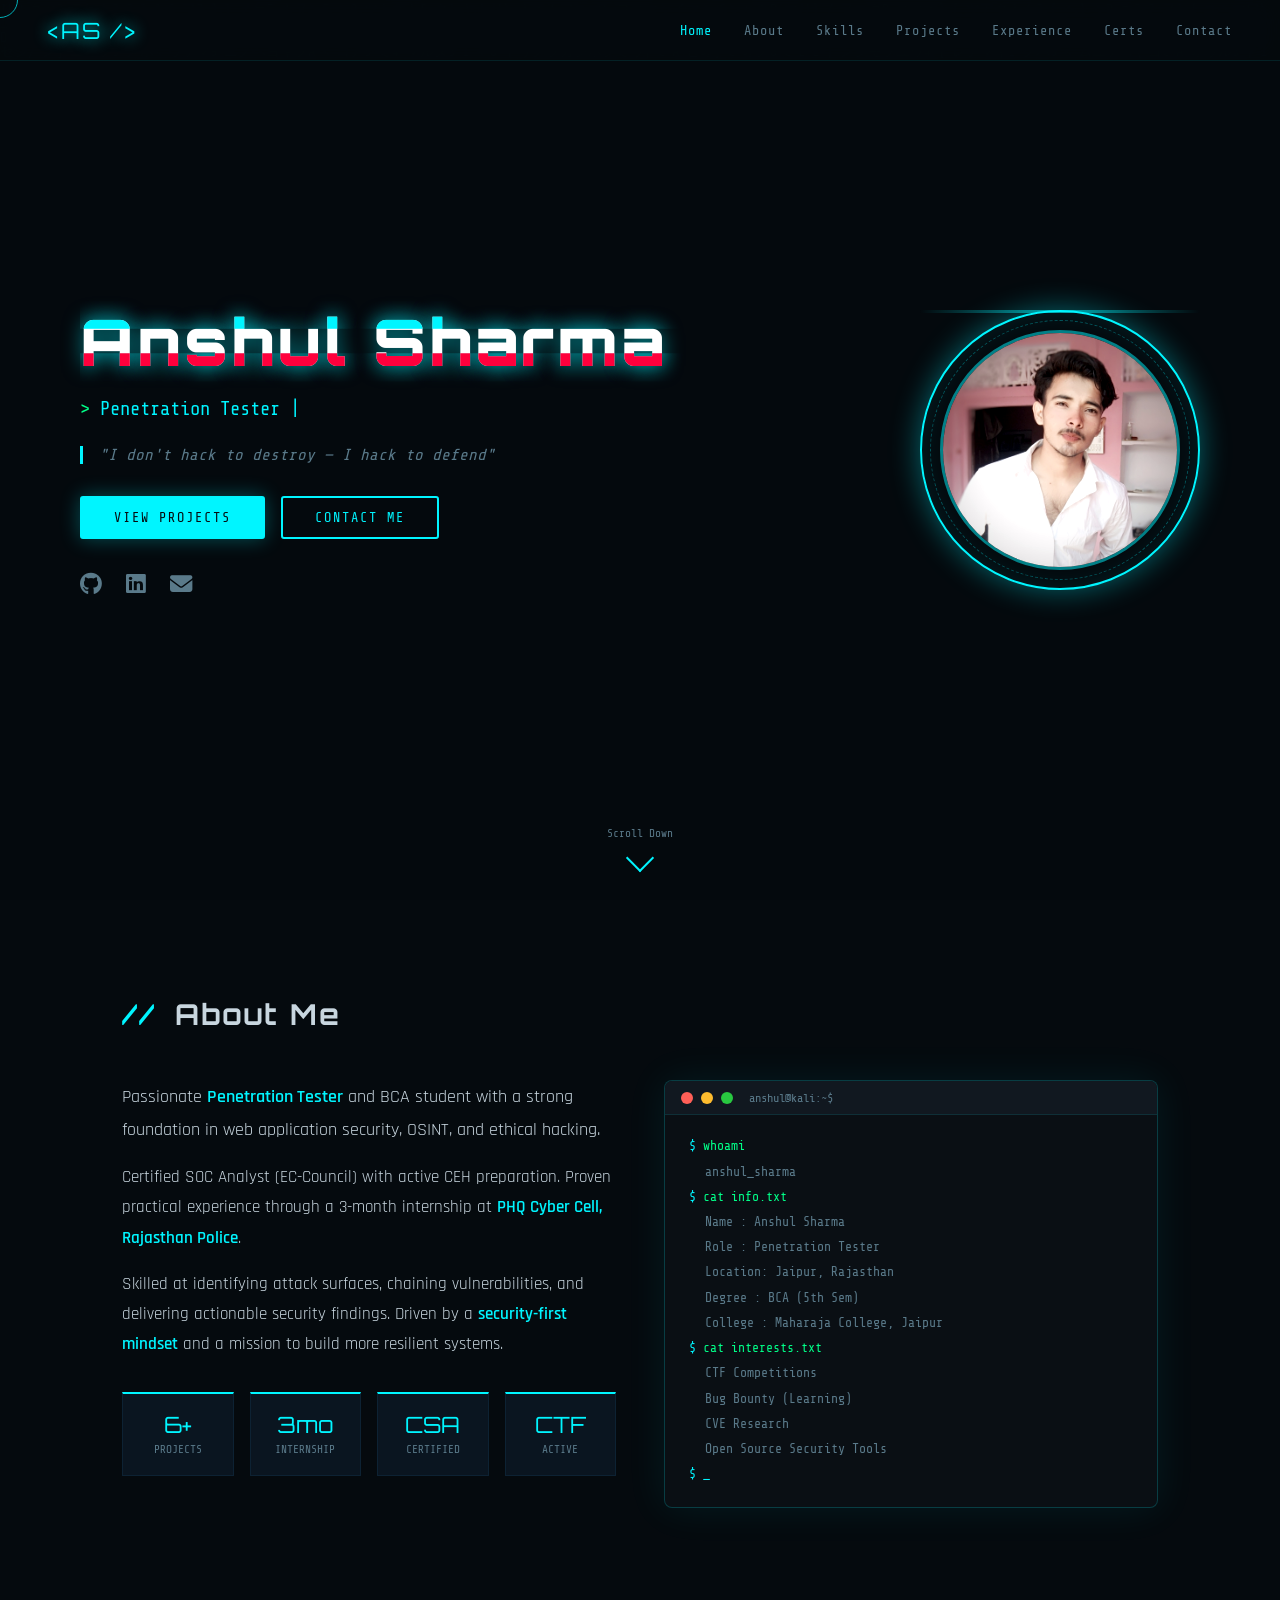
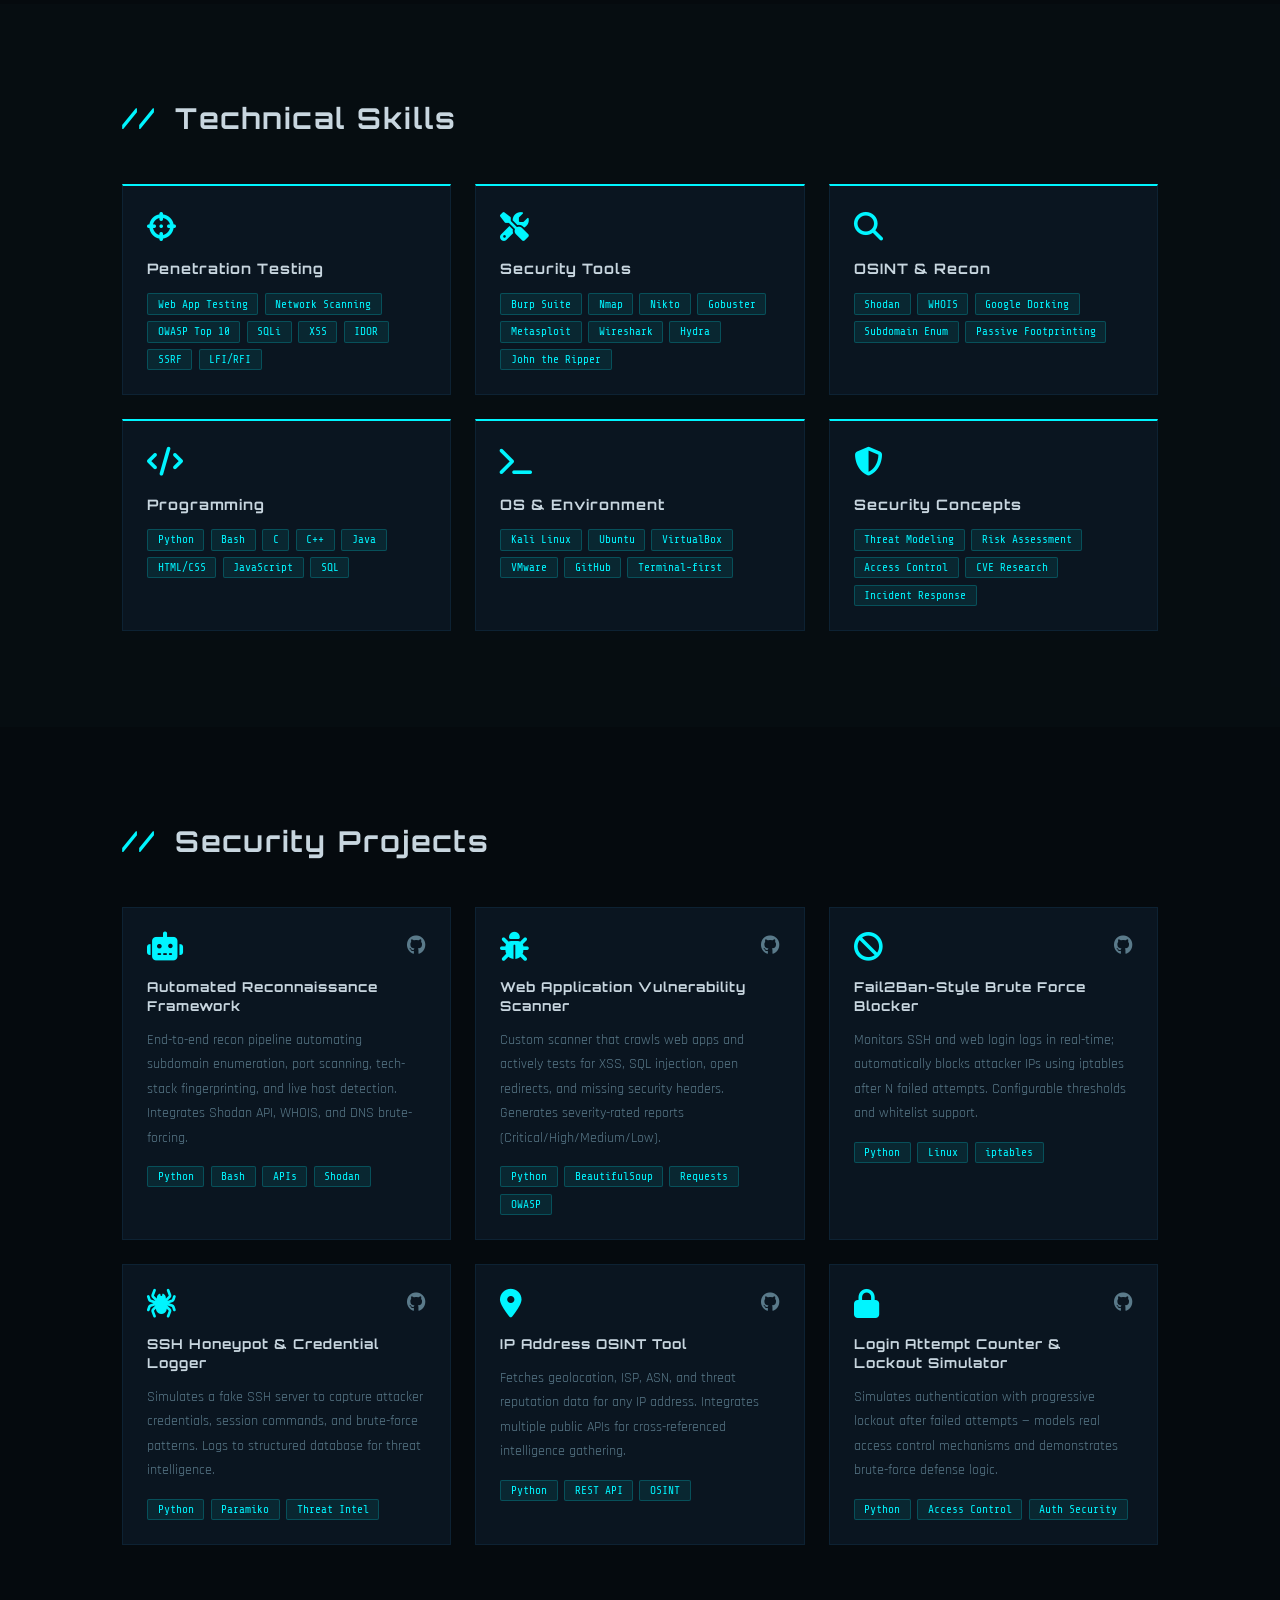
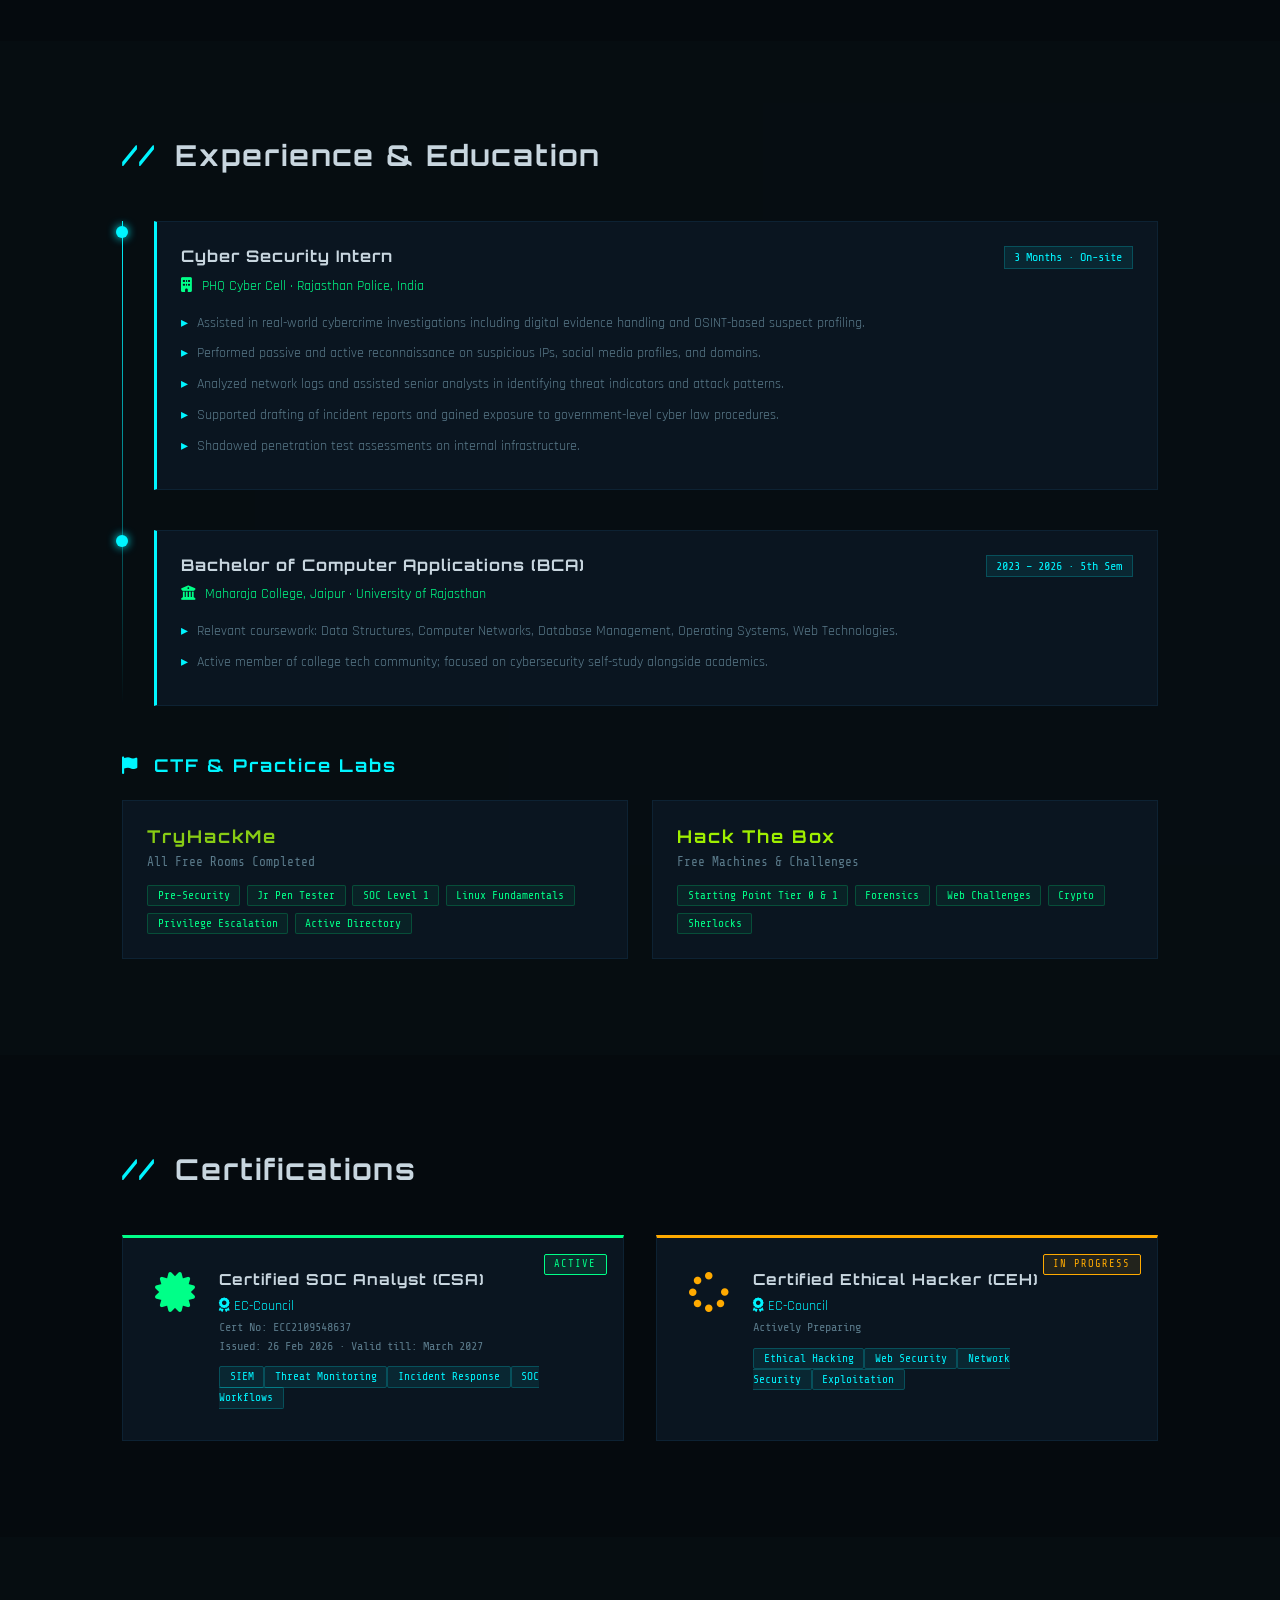
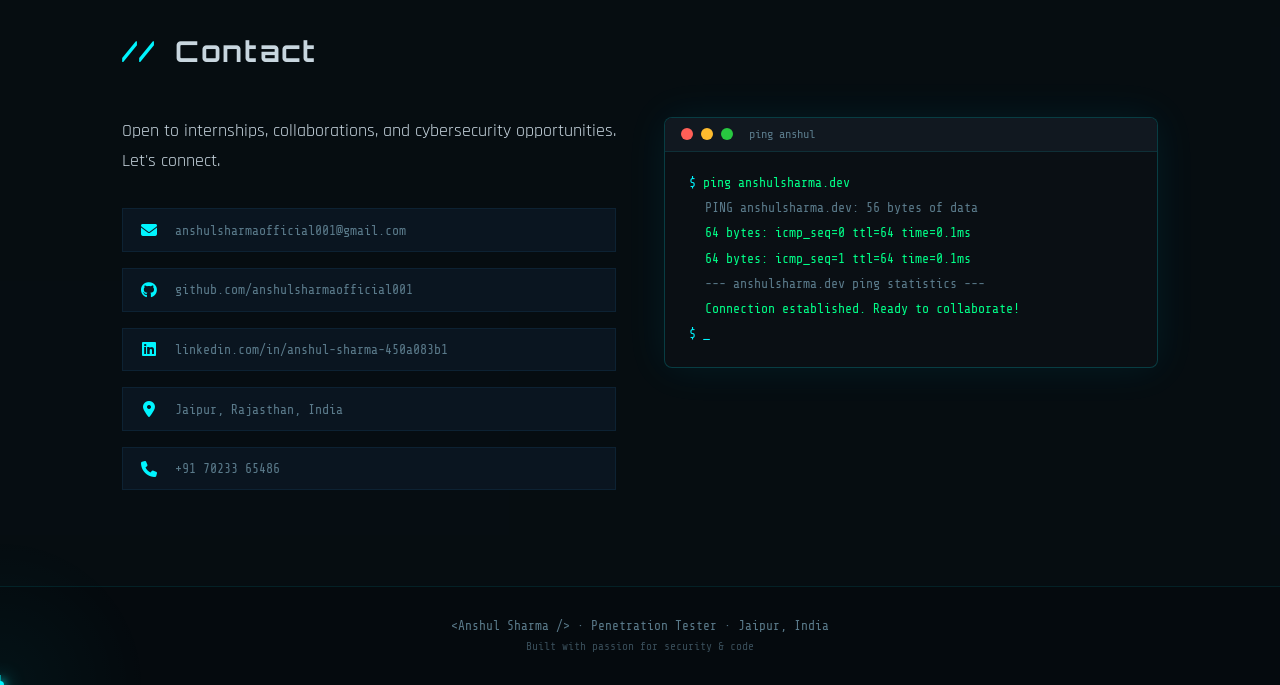
==== index.html @ 26a746e1 "Add files via upload" ====
<!DOCTYPE html>
<html lang="en">
<head>
  <meta charset="UTF-8" />
  <meta name="viewport" content="width=device-width, initial-scale=1.0"/>
  <title>Anshul Sharma | Penetration Tester</title>
  <link rel="stylesheet" href="style.css" />
  <link href="https://fonts.googleapis.com/css2?family=Share+Tech+Mono&family=Orbitron:wght@400;700;900&family=Rajdhani:wght@300;400;600;700&display=swap" rel="stylesheet"/>
  <link rel="stylesheet" href="https://cdnjs.cloudflare.com/ajax/libs/font-awesome/6.5.0/css/all.min.css"/>
</head>
<body>

  <!-- Matrix Canvas Background -->
  <canvas id="matrix"></canvas>

  <!-- Navbar -->
  <nav id="navbar">
    <div class="nav-logo">&lt;AS /&gt;</div>
    <ul class="nav-links">
      <li><a href="#home">Home</a></li>
      <li><a href="#about">About</a></li>
      <li><a href="#skills">Skills</a></li>
      <li><a href="#projects">Projects</a></li>
      <li><a href="#experience">Experience</a></li>
      <li><a href="#certifications">Certs</a></li>
      <li><a href="#contact">Contact</a></li>
    </ul>
    <div class="hamburger" id="hamburger">
      <span></span><span></span><span></span>
    </div>
  </nav>

  <!-- Hero Section -->
  <section id="home" class="hero">
    <div class="hero-content">
      <div class="glitch-wrapper">
        <h1 class="glitch" data-text="Anshul Sharma">Anshul Sharma</h1>
      </div>
      <div class="typewriter-wrapper">
        <span class="prefix">&gt; </span>
        <span id="typewriter"></span>
        <span class="cursor">|</span>
      </div>
      <p class="tagline">"I don't hack to destroy — I hack to defend"</p>
      <div class="hero-btns">
        <a href="#projects" class="btn btn-primary">View Projects</a>
        <a href="#contact" class="btn btn-outline">Contact Me</a>
      </div>
      <div class="hero-socials">
        <a href="https://github.com/anshulsharmaofficial001" target="_blank"><i class="fab fa-github"></i></a>
        <a href="https://www.linkedin.com/in/anshul-sharma-450a083b1/" target="_blank"><i class="fab fa-linkedin"></i></a>
        <a href="mailto:anshulsharmaofficial001@gmail.com"><i class="fas fa-envelope"></i></a>
      </div>
    </div>
    <div class="hero-img-wrapper">
      <div class="hex-border">
        <div class="hex-inner">
          <img src="photo.jpg" alt="Anshul Sharma" class="hero-photo" />
        </div>
      </div>
      <div class="scan-line"></div>
    </div>
    <div class="scroll-indicator">
      <span>Scroll Down</span>
      <div class="scroll-arrow"></div>
    </div>
  </section>

  <!-- About Section -->
  <section id="about" class="section">
    <div class="container">
      <h2 class="section-title"><span class="accent">//</span> About Me</h2>
      <div class="about-grid">
        <div class="about-text">
          <p class="about-intro">Passionate <span class="highlight">Penetration Tester</span> and BCA student with a strong foundation in web application security, OSINT, and ethical hacking.</p>
          <p>Certified SOC Analyst (EC-Council) with active CEH preparation. Proven practical experience through a 3-month internship at <span class="highlight">PHQ Cyber Cell, Rajasthan Police</span>.</p>
          <p>Skilled at identifying attack surfaces, chaining vulnerabilities, and delivering actionable security findings. Driven by a <span class="highlight">security-first mindset</span> and a mission to build more resilient systems.</p>
          <div class="about-stats">
            <div class="stat-box">
              <span class="stat-num">6+</span>
              <span class="stat-label">Projects</span>
            </div>
            <div class="stat-box">
              <span class="stat-num">3mo</span>
              <span class="stat-label">Internship</span>
            </div>
            <div class="stat-box">
              <span class="stat-num">CSA</span>
              <span class="stat-label">Certified</span>
            </div>
            <div class="stat-box">
              <span class="stat-num">CTF</span>
              <span class="stat-label">Active</span>
            </div>
          </div>
        </div>
        <div class="about-terminal">
          <div class="terminal-header">
            <span class="dot red"></span>
            <span class="dot yellow"></span>
            <span class="dot green"></span>
            <span class="terminal-title">anshul@kali:~$</span>
          </div>
          <div class="terminal-body">
            <p><span class="cmd">whoami</span></p>
            <p class="output">anshul_sharma</p>
            <p><span class="cmd">cat info.txt</span></p>
            <p class="output">Name    : Anshul Sharma</p>
            <p class="output">Role    : Penetration Tester</p>
            <p class="output">Location: Jaipur, Rajasthan</p>
            <p class="output">Degree  : BCA (5th Sem)</p>
            <p class="output">College : Maharaja College, Jaipur</p>
            <p><span class="cmd">cat interests.txt</span></p>
            <p class="output">CTF Competitions</p>
            <p class="output">Bug Bounty (Learning)</p>
            <p class="output">CVE Research</p>
            <p class="output">Open Source Security Tools</p>
            <p><span class="cmd blink">_</span></p>
          </div>
        </div>
      </div>
    </div>
  </section>

  <!-- Skills Section -->
  <section id="skills" class="section section-dark">
    <div class="container">
      <h2 class="section-title"><span class="accent">//</span> Technical Skills</h2>
      <div class="skills-grid">

        <div class="skill-card" data-aos="fade-up">
          <div class="skill-icon"><i class="fas fa-crosshairs"></i></div>
          <h3>Penetration Testing</h3>
          <div class="skill-tags">
            <span>Web App Testing</span><span>Network Scanning</span><span>OWASP Top 10</span>
            <span>SQLi</span><span>XSS</span><span>IDOR</span><span>SSRF</span><span>LFI/RFI</span>
          </div>
        </div>

        <div class="skill-card" data-aos="fade-up">
          <div class="skill-icon"><i class="fas fa-tools"></i></div>
          <h3>Security Tools</h3>
          <div class="skill-tags">
            <span>Burp Suite</span><span>Nmap</span><span>Nikto</span><span>Gobuster</span>
            <span>Metasploit</span><span>Wireshark</span><span>Hydra</span><span>John the Ripper</span>
          </div>
        </div>

        <div class="skill-card" data-aos="fade-up">
          <div class="skill-icon"><i class="fas fa-search"></i></div>
          <h3>OSINT & Recon</h3>
          <div class="skill-tags">
            <span>Shodan</span><span>WHOIS</span><span>Google Dorking</span>
            <span>Subdomain Enum</span><span>Passive Footprinting</span>
          </div>
        </div>

        <div class="skill-card" data-aos="fade-up">
          <div class="skill-icon"><i class="fas fa-code"></i></div>
          <h3>Programming</h3>
          <div class="skill-tags">
            <span>Python</span><span>Bash</span><span>C</span><span>C++</span>
            <span>Java</span><span>HTML/CSS</span><span>JavaScript</span><span>SQL</span>
          </div>
        </div>

        <div class="skill-card" data-aos="fade-up">
          <div class="skill-icon"><i class="fas fa-terminal"></i></div>
          <h3>OS & Environment</h3>
          <div class="skill-tags">
            <span>Kali Linux</span><span>Ubuntu</span><span>VirtualBox</span>
            <span>VMware</span><span>GitHub</span><span>Terminal-first</span>
          </div>
        </div>

        <div class="skill-card" data-aos="fade-up">
          <div class="skill-icon"><i class="fas fa-shield-alt"></i></div>
          <h3>Security Concepts</h3>
          <div class="skill-tags">
            <span>Threat Modeling</span><span>Risk Assessment</span>
            <span>Access Control</span><span>CVE Research</span><span>Incident Response</span>
          </div>
        </div>

      </div>
    </div>
  </section>

  <!-- Projects Section -->
  <section id="projects" class="section">
    <div class="container">
      <h2 class="section-title"><span class="accent">//</span> Security Projects</h2>
      <div class="projects-grid">

        <div class="project-card">
          <div class="project-header">
            <i class="fas fa-robot project-icon"></i>
            <div class="project-links">
              <a href="https://github.com/anshulsharmaofficial001" target="_blank"><i class="fab fa-github"></i></a>
            </div>
          </div>
          <h3>Automated Reconnaissance Framework</h3>
          <p>End-to-end recon pipeline automating subdomain enumeration, port scanning, tech-stack fingerprinting, and live host detection. Integrates Shodan API, WHOIS, and DNS brute-forcing.</p>
          <div class="project-tags">
            <span>Python</span><span>Bash</span><span>APIs</span><span>Shodan</span>
          </div>
        </div>

        <div class="project-card">
          <div class="project-header">
            <i class="fas fa-bug project-icon"></i>
            <div class="project-links">
              <a href="https://github.com/anshulsharmaofficial001" target="_blank"><i class="fab fa-github"></i></a>
            </div>
          </div>
          <h3>Web Application Vulnerability Scanner</h3>
          <p>Custom scanner that crawls web apps and actively tests for XSS, SQL injection, open redirects, and missing security headers. Generates severity-rated reports (Critical/High/Medium/Low).</p>
          <div class="project-tags">
            <span>Python</span><span>BeautifulSoup</span><span>Requests</span><span>OWASP</span>
          </div>
        </div>

        <div class="project-card">
          <div class="project-header">
            <i class="fas fa-ban project-icon"></i>
            <div class="project-links">
              <a href="https://github.com/anshulsharmaofficial001" target="_blank"><i class="fab fa-github"></i></a>
            </div>
          </div>
          <h3>Fail2Ban-Style Brute Force Blocker</h3>
          <p>Monitors SSH and web login logs in real-time; automatically blocks attacker IPs using iptables after N failed attempts. Configurable thresholds and whitelist support.</p>
          <div class="project-tags">
            <span>Python</span><span>Linux</span><span>iptables</span>
          </div>
        </div>

        <div class="project-card">
          <div class="project-header">
            <i class="fas fa-spider project-icon"></i>
            <div class="project-links">
              <a href="https://github.com/anshulsharmaofficial001" target="_blank"><i class="fab fa-github"></i></a>
            </div>
          </div>
          <h3>SSH Honeypot & Credential Logger</h3>
          <p>Simulates a fake SSH server to capture attacker credentials, session commands, and brute-force patterns. Logs to structured database for threat intelligence.</p>
          <div class="project-tags">
            <span>Python</span><span>Paramiko</span><span>Threat Intel</span>
          </div>
        </div>

        <div class="project-card">
          <div class="project-header">
            <i class="fas fa-map-marker-alt project-icon"></i>
            <div class="project-links">
              <a href="https://github.com/anshulsharmaofficial001/IP-Address-Info-Tool" target="_blank"><i class="fab fa-github"></i></a>
            </div>
          </div>
          <h3>IP Address OSINT Tool</h3>
          <p>Fetches geolocation, ISP, ASN, and threat reputation data for any IP address. Integrates multiple public APIs for cross-referenced intelligence gathering.</p>
          <div class="project-tags">
            <span>Python</span><span>REST API</span><span>OSINT</span>
          </div>
        </div>

        <div class="project-card">
          <div class="project-header">
            <i class="fas fa-lock project-icon"></i>
            <div class="project-links">
              <a href="https://github.com/anshulsharmaofficial001/Login-Attempt-Counter" target="_blank"><i class="fab fa-github"></i></a>
            </div>
          </div>
          <h3>Login Attempt Counter & Lockout Simulator</h3>
          <p>Simulates authentication with progressive lockout after failed attempts — models real access control mechanisms and demonstrates brute-force defense logic.</p>
          <div class="project-tags">
            <span>Python</span><span>Access Control</span><span>Auth Security</span>
          </div>
        </div>

      </div>
    </div>
  </section>

  <!-- Experience Section -->
  <section id="experience" class="section section-dark">
    <div class="container">
      <h2 class="section-title"><span class="accent">//</span> Experience & Education</h2>
      <div class="timeline">

        <div class="timeline-item">
          <div class="timeline-dot"></div>
          <div class="timeline-content">
            <div class="timeline-header">
              <h3>Cyber Security Intern</h3>
              <span class="timeline-date">3 Months · On-site</span>
            </div>
            <h4 class="timeline-company"><i class="fas fa-building"></i> PHQ Cyber Cell · Rajasthan Police, India</h4>
            <ul>
              <li>Assisted in real-world cybercrime investigations including digital evidence handling and OSINT-based suspect profiling.</li>
              <li>Performed passive and active reconnaissance on suspicious IPs, social media profiles, and domains.</li>
              <li>Analyzed network logs and assisted senior analysts in identifying threat indicators and attack patterns.</li>
              <li>Supported drafting of incident reports and gained exposure to government-level cyber law procedures.</li>
              <li>Shadowed penetration test assessments on internal infrastructure.</li>
            </ul>
          </div>
        </div>

        <div class="timeline-item">
          <div class="timeline-dot"></div>
          <div class="timeline-content">
            <div class="timeline-header">
              <h3>Bachelor of Computer Applications (BCA)</h3>
              <span class="timeline-date">2023 – 2026 · 5th Sem</span>
            </div>
            <h4 class="timeline-company"><i class="fas fa-university"></i> Maharaja College, Jaipur · University of Rajasthan</h4>
            <ul>
              <li>Relevant coursework: Data Structures, Computer Networks, Database Management, Operating Systems, Web Technologies.</li>
              <li>Active member of college tech community; focused on cybersecurity self-study alongside academics.</li>
            </ul>
          </div>
        </div>

      </div>

      <!-- CTF Section -->
      <div class="ctf-section">
        <h3 class="ctf-title"><i class="fas fa-flag"></i> CTF & Practice Labs</h3>
        <div class="ctf-grid">
          <div class="ctf-card">
            <div class="ctf-logo thm">TryHackMe</div>
            <p>All Free Rooms Completed</p>
            <div class="ctf-tags">
              <span>Pre-Security</span><span>Jr Pen Tester</span><span>SOC Level 1</span>
              <span>Linux Fundamentals</span><span>Privilege Escalation</span><span>Active Directory</span>
            </div>
          </div>
          <div class="ctf-card">
            <div class="ctf-logo htb">Hack The Box</div>
            <p>Free Machines & Challenges</p>
            <div class="ctf-tags">
              <span>Starting Point Tier 0 & 1</span><span>Forensics</span>
              <span>Web Challenges</span><span>Crypto</span><span>Sherlocks</span>
            </div>
          </div>
        </div>
      </div>
    </div>
  </section>

  <!-- Certifications Section -->
  <section id="certifications" class="section">
    <div class="container">
      <h2 class="section-title"><span class="accent">//</span> Certifications</h2>
      <div class="cert-grid">

        <div class="cert-card active-cert">
          <div class="cert-badge">
            <i class="fas fa-certificate"></i>
          </div>
          <div class="cert-info">
            <h3>Certified SOC Analyst (CSA)</h3>
            <p class="cert-issuer"><i class="fas fa-award"></i> EC-Council</p>
            <p class="cert-num">Cert No: ECC2109548637</p>
            <p class="cert-date">Issued: 26 Feb 2026 · Valid till: March 2027</p>
            <div class="cert-topics">
              <span>SIEM</span><span>Threat Monitoring</span><span>Incident Response</span><span>SOC Workflows</span>
            </div>
          </div>
          <div class="cert-status active">ACTIVE</div>
        </div>

        <div class="cert-card progress-cert">
          <div class="cert-badge">
            <i class="fas fa-spinner fa-spin"></i>
          </div>
          <div class="cert-info">
            <h3>Certified Ethical Hacker (CEH)</h3>
            <p class="cert-issuer"><i class="fas fa-award"></i> EC-Council</p>
            <p class="cert-date">Actively Preparing</p>
            <div class="cert-topics">
              <span>Ethical Hacking</span><span>Web Security</span><span>Network Security</span><span>Exploitation</span>
            </div>
          </div>
          <div class="cert-status in-progress">IN PROGRESS</div>
        </div>

      </div>
    </div>
  </section>

  <!-- Contact Section -->
  <section id="contact" class="section section-dark">
    <div class="container">
      <h2 class="section-title"><span class="accent">//</span> Contact</h2>
      <div class="contact-wrapper">
        <div class="contact-info">
          <p class="contact-intro">Open to internships, collaborations, and cybersecurity opportunities. Let's connect.</p>
          <div class="contact-items">
            <a href="mailto:anshulsharmaofficial001@gmail.com" class="contact-item">
              <i class="fas fa-envelope"></i>
              <span>anshulsharmaofficial001@gmail.com</span>
            </a>
            <a href="https://github.com/anshulsharmaofficial001" target="_blank" class="contact-item">
              <i class="fab fa-github"></i>
              <span>github.com/anshulsharmaofficial001</span>
            </a>
            <a href="https://www.linkedin.com/in/anshul-sharma-450a083b1/" target="_blank" class="contact-item">
              <i class="fab fa-linkedin"></i>
              <span>linkedin.com/in/anshul-sharma-450a083b1</span>
            </a>
            <div class="contact-item">
              <i class="fas fa-map-marker-alt"></i>
              <span>Jaipur, Rajasthan, India</span>
            </div>
            <div class="contact-item">
              <i class="fas fa-phone"></i>
              <span>+91 70233 65486</span>
            </div>
          </div>
        </div>
        <div class="contact-terminal">
          <div class="terminal-header">
            <span class="dot red"></span><span class="dot yellow"></span><span class="dot green"></span>
            <span class="terminal-title">ping anshul</span>
          </div>
          <div class="terminal-body">
            <p><span class="cmd">ping anshulsharma.dev</span></p>
            <p class="output">PING anshulsharma.dev: 56 bytes of data</p>
            <p class="output success">64 bytes: icmp_seq=0 ttl=64 time=0.1ms</p>
            <p class="output success">64 bytes: icmp_seq=1 ttl=64 time=0.1ms</p>
            <p class="output">--- anshulsharma.dev ping statistics ---</p>
            <p class="output success">Connection established. Ready to collaborate!</p>
            <p><span class="cmd blink">_</span></p>
          </div>
        </div>
      </div>
    </div>
  </section>

  <!-- Footer -->
  <footer>
    <p>&lt;Anshul Sharma /&gt; · Penetration Tester · Jaipur, India</p>
    <p class="footer-sub">Built with passion for security &amp; code</p>
  </footer>

  <script src="script.js"></script>
</body>
</html>
---- style.css ----
/* ===== ROOT VARIABLES ===== */
:root {
  --bg: #050a0e;
  --bg2: #080f14;
  --cyan: #00f5ff;
  --green: #00ff88;
  --red: #ff003c;
  --text: #c8d6df;
  --text-dim: #5a7a8a;
  --card-bg: #0a1520;
  --card-border: #0d2233;
  --font-mono: 'Share Tech Mono', monospace;
  --font-title: 'Orbitron', sans-serif;
  --font-body: 'Rajdhani', sans-serif;
}

/* ===== RESET ===== */
*, *::before, *::after { margin: 0; padding: 0; box-sizing: border-box; }
html { scroll-behavior: smooth; }
body {
  background: var(--bg);
  color: var(--text);
  font-family: var(--font-body);
  font-size: 16px;
  overflow-x: hidden;
}
a { text-decoration: none; color: inherit; }
ul { list-style: none; }

/* ===== MATRIX CANVAS ===== */
#matrix {
  position: fixed;
  top: 0; left: 0;
  width: 100%; height: 100%;
  z-index: 0;
  opacity: 0.07;
  pointer-events: none;
}

/* ===== NAVBAR ===== */
#navbar {
  position: fixed;
  top: 0; left: 0; right: 0;
  z-index: 1000;
  display: flex;
  align-items: center;
  justify-content: space-between;
  padding: 1rem 3rem;
  background: rgba(5, 10, 14, 0.85);
  backdrop-filter: blur(12px);
  border-bottom: 1px solid rgba(0, 245, 255, 0.1);
  transition: all 0.3s;
}
#navbar.scrolled {
  padding: 0.6rem 3rem;
  border-bottom-color: rgba(0, 245, 255, 0.25);
}
.nav-logo {
  font-family: var(--font-title);
  font-size: 1.4rem;
  color: var(--cyan);
  letter-spacing: 2px;
  text-shadow: 0 0 15px var(--cyan);
}
.nav-links {
  display: flex;
  gap: 2rem;
}
.nav-links a {
  font-family: var(--font-mono);
  font-size: 0.85rem;
  color: var(--text-dim);
  letter-spacing: 1px;
  transition: color 0.3s;
  position: relative;
}
.nav-links a::after {
  content: '';
  position: absolute;
  bottom: -4px; left: 0;
  width: 0; height: 1px;
  background: var(--cyan);
  transition: width 0.3s;
}
.nav-links a:hover { color: var(--cyan); }
.nav-links a:hover::after { width: 100%; }
.hamburger { display: none; flex-direction: column; gap: 5px; cursor: pointer; }
.hamburger span { width: 25px; height: 2px; background: var(--cyan); transition: all 0.3s; }

/* ===== SECTIONS ===== */
.section { position: relative; z-index: 1; padding: 6rem 0; }
.section-dark { background: rgba(8, 15, 20, 0.6); }
.container { max-width: 1100px; margin: 0 auto; padding: 0 2rem; }
.section-title {
  font-family: var(--font-title);
  font-size: 1.8rem;
  color: var(--text);
  margin-bottom: 3rem;
  letter-spacing: 2px;
}
.section-title .accent { color: var(--cyan); margin-right: 0.5rem; }

/* ===== HERO ===== */
.hero {
  position: relative;
  z-index: 1;
  min-height: 100vh;
  display: flex;
  align-items: center;
  justify-content: space-between;
  padding: 0 5rem;
  gap: 3rem;
}
.hero-content { flex: 1; }

/* Glitch Effect */
.glitch-wrapper { margin-bottom: 1rem; }
.glitch {
  font-family: var(--font-title);
  font-size: clamp(2.5rem, 5vw, 4rem);
  font-weight: 900;
  color: #fff;
  position: relative;
  text-shadow: 0 0 20px rgba(0,245,255,0.5);
  letter-spacing: 3px;
}
.glitch::before, .glitch::after {
  content: attr(data-text);
  position: absolute;
  top: 0; left: 0;
  width: 100%; height: 100%;
}
.glitch::before {
  color: var(--cyan);
  animation: glitch1 3s infinite;
  clip-path: polygon(0 0, 100% 0, 100% 35%, 0 35%);
}
.glitch::after {
  color: var(--red);
  animation: glitch2 3s infinite;
  clip-path: polygon(0 65%, 100% 65%, 100% 100%, 0 100%);
}
@keyframes glitch1 {
  0%, 90%, 100% { transform: translate(0); opacity: 0; }
  92% { transform: translate(-3px, 1px); opacity: 0.8; }
  94% { transform: translate(3px, -1px); opacity: 0.8; }
  96% { transform: translate(-2px, 2px); opacity: 0.8; }
}
@keyframes glitch2 {
  0%, 90%, 100% { transform: translate(0); opacity: 0; }
  93% { transform: translate(3px, -1px); opacity: 0.8; }
  95% { transform: translate(-3px, 1px); opacity: 0.8; }
  97% { transform: translate(2px, -2px); opacity: 0.8; }
}

/* Typewriter */
.typewriter-wrapper {
  font-family: var(--font-mono);
  font-size: 1.2rem;
  color: var(--cyan);
  margin-bottom: 1rem;
  min-height: 2rem;
}
.prefix { color: var(--green); }
.cursor {
  animation: blink 1s infinite;
  color: var(--cyan);
}
@keyframes blink { 0%, 100% { opacity: 1; } 50% { opacity: 0; } }

.tagline {
  font-family: var(--font-mono);
  font-size: 1rem;
  color: var(--text-dim);
  margin-bottom: 2rem;
  border-left: 3px solid var(--cyan);
  padding-left: 1rem;
  font-style: italic;
}

/* Hero Buttons */
.hero-btns { display: flex; gap: 1rem; margin-bottom: 2rem; flex-wrap: wrap; }
.btn {
  font-family: var(--font-mono);
  font-size: 0.85rem;
  padding: 0.75rem 2rem;
  border-radius: 3px;
  letter-spacing: 2px;
  transition: all 0.3s;
  cursor: pointer;
  text-transform: uppercase;
}
.btn-primary {
  background: var(--cyan);
  color: var(--bg);
  border: 2px solid var(--cyan);
  box-shadow: 0 0 20px rgba(0,245,255,0.3);
}
.btn-primary:hover {
  background: transparent;
  color: var(--cyan);
  box-shadow: 0 0 30px rgba(0,245,255,0.6);
}
.btn-outline {
  background: transparent;
  color: var(--cyan);
  border: 2px solid var(--cyan);
}
.btn-outline:hover {
  background: var(--cyan);
  color: var(--bg);
  box-shadow: 0 0 20px rgba(0,245,255,0.4);
}

/* Hero Socials */
.hero-socials { display: flex; gap: 1.5rem; }
.hero-socials a {
  font-size: 1.4rem;
  color: var(--text-dim);
  transition: all 0.3s;
}
.hero-socials a:hover {
  color: var(--cyan);
  text-shadow: 0 0 15px var(--cyan);
  transform: translateY(-3px);
}

/* Hero Image */
.hero-img-wrapper {
  position: relative;
  flex-shrink: 0;
}
.hex-border {
  width: 280px;
  height: 280px;
  position: relative;
  display: flex;
  align-items: center;
  justify-content: center;
}
.hex-border::before {
  content: '';
  position: absolute;
  inset: 0;
  border-radius: 50%;
  border: 2px solid var(--cyan);
  box-shadow: 0 0 30px rgba(0,245,255,0.4), inset 0 0 30px rgba(0,245,255,0.1);
  animation: rotate-border 8s linear infinite;
}
.hex-border::after {
  content: '';
  position: absolute;
  inset: 10px;
  border-radius: 50%;
  border: 1px dashed rgba(0,245,255,0.3);
  animation: rotate-border 12s linear infinite reverse;
}
@keyframes rotate-border {
  from { transform: rotate(0deg); }
  to { transform: rotate(360deg); }
}
.hex-inner {
  width: 240px;
  height: 240px;
  border-radius: 50%;
  overflow: hidden;
  border: 3px solid rgba(0,245,255,0.5);
  position: relative;
  z-index: 1;
}
.hero-photo {
  width: 100%;
  height: 100%;
  object-fit: cover;
  object-position: top center;
  filter: grayscale(20%) contrast(1.1);
  transition: filter 0.3s;
}
.hero-photo:hover { filter: grayscale(0%) contrast(1.2); }
.scan-line {
  position: absolute;
  top: 0; left: 0;
  width: 100%; height: 3px;
  background: linear-gradient(90deg, transparent, var(--cyan), transparent);
  animation: scan 3s linear infinite;
  opacity: 0.6;
}
@keyframes scan {
  0% { top: 0; }
  100% { top: 100%; }
}

/* Scroll Indicator */
.scroll-indicator {
  position: absolute;
  bottom: 2rem;
  left: 50%;
  transform: translateX(-50%);
  display: flex;
  flex-direction: column;
  align-items: center;
  gap: 0.5rem;
  font-family: var(--font-mono);
  font-size: 0.7rem;
  color: var(--text-dim);
  animation: float 2s ease-in-out infinite;
}
.scroll-arrow {
  width: 20px; height: 20px;
  border-right: 2px solid var(--cyan);
  border-bottom: 2px solid var(--cyan);
  transform: rotate(45deg);
}
@keyframes float {
  0%, 100% { transform: translateX(-50%) translateY(0); }
  50% { transform: translateX(-50%) translateY(8px); }
}

/* ===== ABOUT ===== */
.about-grid {
  display: grid;
  grid-template-columns: 1fr 1fr;
  gap: 3rem;
  align-items: start;
}
.about-text p {
  margin-bottom: 1rem;
  line-height: 1.8;
  color: var(--text);
  font-size: 1.05rem;
}
.about-intro { font-size: 1.15rem !important; }
.highlight { color: var(--cyan); font-weight: 600; }
.about-stats {
  display: grid;
  grid-template-columns: repeat(4, 1fr);
  gap: 1rem;
  margin-top: 2rem;
}
.stat-box {
  background: var(--card-bg);
  border: 1px solid var(--card-border);
  border-top: 2px solid var(--cyan);
  padding: 1rem;
  text-align: center;
  transition: all 0.3s;
}
.stat-box:hover {
  border-top-color: var(--green);
  box-shadow: 0 0 20px rgba(0,245,255,0.1);
  transform: translateY(-3px);
}
.stat-num {
  display: block;
  font-family: var(--font-title);
  font-size: 1.4rem;
  color: var(--cyan);
}
.stat-label {
  font-family: var(--font-mono);
  font-size: 0.7rem;
  color: var(--text-dim);
  text-transform: uppercase;
}

/* Terminal */
.about-terminal, .contact-terminal {
  background: #0a0f14;
  border: 1px solid rgba(0,245,255,0.2);
  border-radius: 8px;
  overflow: hidden;
  box-shadow: 0 0 40px rgba(0,245,255,0.08);
}
.terminal-header {
  background: #111820;
  padding: 0.6rem 1rem;
  display: flex;
  align-items: center;
  gap: 0.5rem;
  border-bottom: 1px solid rgba(0,245,255,0.1);
}
.dot { width: 12px; height: 12px; border-radius: 50%; }
.dot.red { background: #ff5f57; }
.dot.yellow { background: #febc2e; }
.dot.green { background: #28c840; }
.terminal-title {
  font-family: var(--font-mono);
  font-size: 0.75rem;
  color: var(--text-dim);
  margin-left: 0.5rem;
}
.terminal-body {
  padding: 1.2rem 1.5rem;
  font-family: var(--font-mono);
  font-size: 0.82rem;
  line-height: 1.8;
}
.terminal-body p { margin-bottom: 0.1rem; }
.cmd { color: var(--green); }
.cmd::before { content: '$ '; color: var(--cyan); }
.output { color: var(--text-dim); padding-left: 1rem; }
.output.success { color: var(--green); }
.blink { animation: blink 1s infinite; color: var(--cyan); }

/* ===== SKILLS ===== */
.skills-grid {
  display: grid;
  grid-template-columns: repeat(3, 1fr);
  gap: 1.5rem;
}
.skill-card {
  background: var(--card-bg);
  border: 1px solid var(--card-border);
  border-top: 2px solid var(--cyan);
  padding: 1.5rem;
  transition: all 0.3s;
  position: relative;
  overflow: hidden;
}
.skill-card::before {
  content: '';
  position: absolute;
  top: 0; left: -100%;
  width: 100%; height: 100%;
  background: linear-gradient(90deg, transparent, rgba(0,245,255,0.03), transparent);
  transition: left 0.5s;
}
.skill-card:hover::before { left: 100%; }
.skill-card:hover {
  border-top-color: var(--green);
  box-shadow: 0 0 25px rgba(0,245,255,0.1);
  transform: translateY(-4px);
}
.skill-icon {
  font-size: 1.8rem;
  color: var(--cyan);
  margin-bottom: 0.8rem;
}
.skill-card h3 {
  font-family: var(--font-title);
  font-size: 0.9rem;
  color: var(--text);
  margin-bottom: 1rem;
  letter-spacing: 1px;
}
.skill-tags { display: flex; flex-wrap: wrap; gap: 0.4rem; }
.skill-tags span, .project-tags span, .cert-topics span, .ctf-tags span {
  font-family: var(--font-mono);
  font-size: 0.7rem;
  padding: 0.2rem 0.6rem;
  background: rgba(0,245,255,0.08);
  border: 1px solid rgba(0,245,255,0.2);
  color: var(--cyan);
  border-radius: 2px;
}

/* ===== PROJECTS ===== */
.projects-grid {
  display: grid;
  grid-template-columns: repeat(3, 1fr);
  gap: 1.5rem;
}
.project-card {
  background: var(--card-bg);
  border: 1px solid var(--card-border);
  padding: 1.5rem;
  transition: all 0.3s;
  position: relative;
  overflow: hidden;
}
.project-card::after {
  content: '';
  position: absolute;
  bottom: 0; left: 0;
  width: 0; height: 2px;
  background: linear-gradient(90deg, var(--cyan), var(--green));
  transition: width 0.4s;
}
.project-card:hover::after { width: 100%; }
.project-card:hover {
  box-shadow: 0 0 30px rgba(0,245,255,0.1);
  transform: translateY(-5px);
  border-color: rgba(0,245,255,0.2);
}
.project-header {
  display: flex;
  justify-content: space-between;
  align-items: center;
  margin-bottom: 1rem;
}
.project-icon { font-size: 1.8rem; color: var(--cyan); }
.project-links a {
  color: var(--text-dim);
  font-size: 1.2rem;
  transition: color 0.3s;
}
.project-links a:hover { color: var(--cyan); }
.project-card h3 {
  font-family: var(--font-title);
  font-size: 0.85rem;
  color: var(--text);
  margin-bottom: 0.8rem;
  letter-spacing: 1px;
  line-height: 1.4;
}
.project-card p {
  font-size: 0.9rem;
  color: var(--text-dim);
  line-height: 1.7;
  margin-bottom: 1rem;
}
.project-tags { display: flex; flex-wrap: wrap; gap: 0.4rem; }

/* ===== TIMELINE ===== */
.timeline { position: relative; padding-left: 2rem; margin-bottom: 3rem; }
.timeline::before {
  content: '';
  position: absolute;
  left: 0; top: 0; bottom: 0;
  width: 1px;
  background: linear-gradient(to bottom, var(--cyan), transparent);
}
.timeline-item { position: relative; margin-bottom: 2.5rem; }
.timeline-dot {
  position: absolute;
  left: -2.4rem;
  top: 0.3rem;
  width: 12px; height: 12px;
  border-radius: 50%;
  background: var(--cyan);
  box-shadow: 0 0 10px var(--cyan);
}
.timeline-content {
  background: var(--card-bg);
  border: 1px solid var(--card-border);
  border-left: 3px solid var(--cyan);
  padding: 1.5rem;
}
.timeline-header {
  display: flex;
  justify-content: space-between;
  align-items: flex-start;
  margin-bottom: 0.5rem;
  flex-wrap: wrap;
  gap: 0.5rem;
}
.timeline-content h3 {
  font-family: var(--font-title);
  font-size: 1rem;
  color: var(--text);
  letter-spacing: 1px;
}
.timeline-date {
  font-family: var(--font-mono);
  font-size: 0.75rem;
  color: var(--cyan);
  background: rgba(0,245,255,0.08);
  padding: 0.2rem 0.6rem;
  border: 1px solid rgba(0,245,255,0.2);
}
.timeline-company {
  font-size: 0.9rem;
  color: var(--green);
  margin-bottom: 1rem;
  font-weight: 400;
}
.timeline-company i { margin-right: 0.4rem; }
.timeline-content ul { padding-left: 1rem; }
.timeline-content li {
  font-size: 0.9rem;
  color: var(--text-dim);
  line-height: 1.7;
  margin-bottom: 0.4rem;
  position: relative;
}
.timeline-content li::before {
  content: '▸';
  color: var(--cyan);
  position: absolute;
  left: -1rem;
}

/* CTF Section */
.ctf-title {
  font-family: var(--font-title);
  font-size: 1.1rem;
  color: var(--cyan);
  margin-bottom: 1.5rem;
  letter-spacing: 2px;
}
.ctf-title i { margin-right: 0.5rem; }
.ctf-grid { display: grid; grid-template-columns: 1fr 1fr; gap: 1.5rem; }
.ctf-card {
  background: var(--card-bg);
  border: 1px solid var(--card-border);
  padding: 1.5rem;
  transition: all 0.3s;
}
.ctf-card:hover {
  border-color: rgba(0,245,255,0.3);
  box-shadow: 0 0 20px rgba(0,245,255,0.08);
}
.ctf-logo {
  font-family: var(--font-title);
  font-size: 1.1rem;
  font-weight: 700;
  margin-bottom: 0.5rem;
  letter-spacing: 2px;
}
.ctf-logo.thm { color: #88cc14; }
.ctf-logo.htb { color: #9fef00; }
.ctf-card p {
  font-family: var(--font-mono);
  font-size: 0.8rem;
  color: var(--text-dim);
  margin-bottom: 1rem;
}
.ctf-tags { display: flex; flex-wrap: wrap; gap: 0.4rem; }
.ctf-tags span {
  background: rgba(0,255,136,0.06);
  border-color: rgba(0,255,136,0.2);
  color: var(--green);
}

/* ===== CERTIFICATIONS ===== */
.cert-grid { display: grid; grid-template-columns: 1fr 1fr; gap: 2rem; }
.cert-card {
  background: var(--card-bg);
  border: 1px solid var(--card-border);
  padding: 2rem;
  display: flex;
  gap: 1.5rem;
  align-items: flex-start;
  position: relative;
  transition: all 0.3s;
}
.cert-card:hover {
  box-shadow: 0 0 30px rgba(0,245,255,0.1);
  transform: translateY(-3px);
}
.active-cert { border-top: 3px solid var(--green); }
.progress-cert { border-top: 3px solid #ffaa00; }
.cert-badge {
  font-size: 2.5rem;
  flex-shrink: 0;
}
.active-cert .cert-badge { color: var(--green); }
.progress-cert .cert-badge { color: #ffaa00; }
.cert-info h3 {
  font-family: var(--font-title);
  font-size: 0.95rem;
  color: var(--text);
  margin-bottom: 0.5rem;
  letter-spacing: 1px;
}
.cert-issuer {
  font-size: 0.9rem;
  color: var(--cyan);
  margin-bottom: 0.3rem;
}
.cert-num {
  font-family: var(--font-mono);
  font-size: 0.75rem;
  color: var(--text-dim);
  margin-bottom: 0.3rem;
}
.cert-date {
  font-family: var(--font-mono);
  font-size: 0.75rem;
  color: var(--text-dim);
  margin-bottom: 0.8rem;
}
.cert-status {
  position: absolute;
  top: 1rem; right: 1rem;
  font-family: var(--font-mono);
  font-size: 0.65rem;
  padding: 0.2rem 0.6rem;
  border-radius: 2px;
  letter-spacing: 1px;
}
.cert-status.active {
  background: rgba(0,255,136,0.1);
  border: 1px solid var(--green);
  color: var(--green);
}
.cert-status.in-progress {
  background: rgba(255,170,0,0.1);
  border: 1px solid #ffaa00;
  color: #ffaa00;
}

/* ===== CONTACT ===== */
.contact-wrapper {
  display: grid;
  grid-template-columns: 1fr 1fr;
  gap: 3rem;
  align-items: start;
}
.contact-intro {
  font-size: 1.1rem;
  color: var(--text);
  margin-bottom: 2rem;
  line-height: 1.7;
}
.contact-items { display: flex; flex-direction: column; gap: 1rem; }
.contact-item {
  display: flex;
  align-items: center;
  gap: 1rem;
  padding: 0.8rem 1rem;
  background: var(--card-bg);
  border: 1px solid var(--card-border);
  transition: all 0.3s;
  font-family: var(--font-mono);
  font-size: 0.82rem;
  color: var(--text-dim);
  word-break: break-all;
}
.contact-item:hover {
  border-color: rgba(0,245,255,0.3);
  color: var(--cyan);
  box-shadow: 0 0 15px rgba(0,245,255,0.08);
}
.contact-item i {
  color: var(--cyan);
  font-size: 1rem;
  flex-shrink: 0;
  width: 20px;
  text-align: center;
}

/* ===== FOOTER ===== */
footer {
  position: relative;
  z-index: 1;
  text-align: center;
  padding: 2rem;
  border-top: 1px solid rgba(0,245,255,0.1);
  font-family: var(--font-mono);
  font-size: 0.8rem;
  color: var(--text-dim);
}
.footer-sub { margin-top: 0.4rem; font-size: 0.7rem; color: rgba(90,122,138,0.6); }

/* ===== SCROLL ANIMATIONS ===== */
.fade-in {
  opacity: 0;
  transform: translateY(30px);
  transition: opacity 0.6s ease, transform 0.6s ease;
}
.fade-in.visible {
  opacity: 1;
  transform: translateY(0);
}

/* ===== RESPONSIVE ===== */
@media (max-width: 1024px) {
  .hero { padding: 0 3rem; }
  .skills-grid, .projects-grid { grid-template-columns: repeat(2, 1fr); }
}

@media (max-width: 768px) {
  #navbar { padding: 1rem 1.5rem; }
  .nav-links { display: none; flex-direction: column; position: absolute; top: 100%; left: 0; right: 0; background: rgba(5,10,14,0.98); padding: 1rem 2rem; gap: 1rem; border-bottom: 1px solid rgba(0,245,255,0.1); }
  .nav-links.open { display: flex; }
  .hamburger { display: flex; }
  .hero { flex-direction: column-reverse; padding: 6rem 1.5rem 3rem; text-align: center; min-height: auto; }
  .hero-btns { justify-content: center; }
  .hero-socials { justify-content: center; }
  .tagline { text-align: left; }
  .hex-border { width: 200px; height: 200px; }
  .hex-inner { width: 170px; height: 170px; }
  .about-grid { grid-template-columns: 1fr; }
  .about-stats { grid-template-columns: repeat(2, 1fr); }
  .skills-grid, .projects-grid { grid-template-columns: 1fr; }
  .cert-grid, .ctf-grid, .contact-wrapper { grid-template-columns: 1fr; }
  .section { padding: 4rem 0; }
}

@media (max-width: 480px) {
  .glitch { font-size: 2rem; }
  .hero { padding: 5rem 1rem 2rem; }
  .container { padding: 0 1rem; }
}

/* ===== RIPPLE ANIMATION ===== */
@keyframes rippleOut {
  0% {
    width: 6px;
    height: 6px;
    opacity: 1;
  }
  100% {
    width: 80px;
    height: 80px;
    opacity: 0;
  }
}

/* Hide default cursor site-wide */
* { cursor: none !important; }
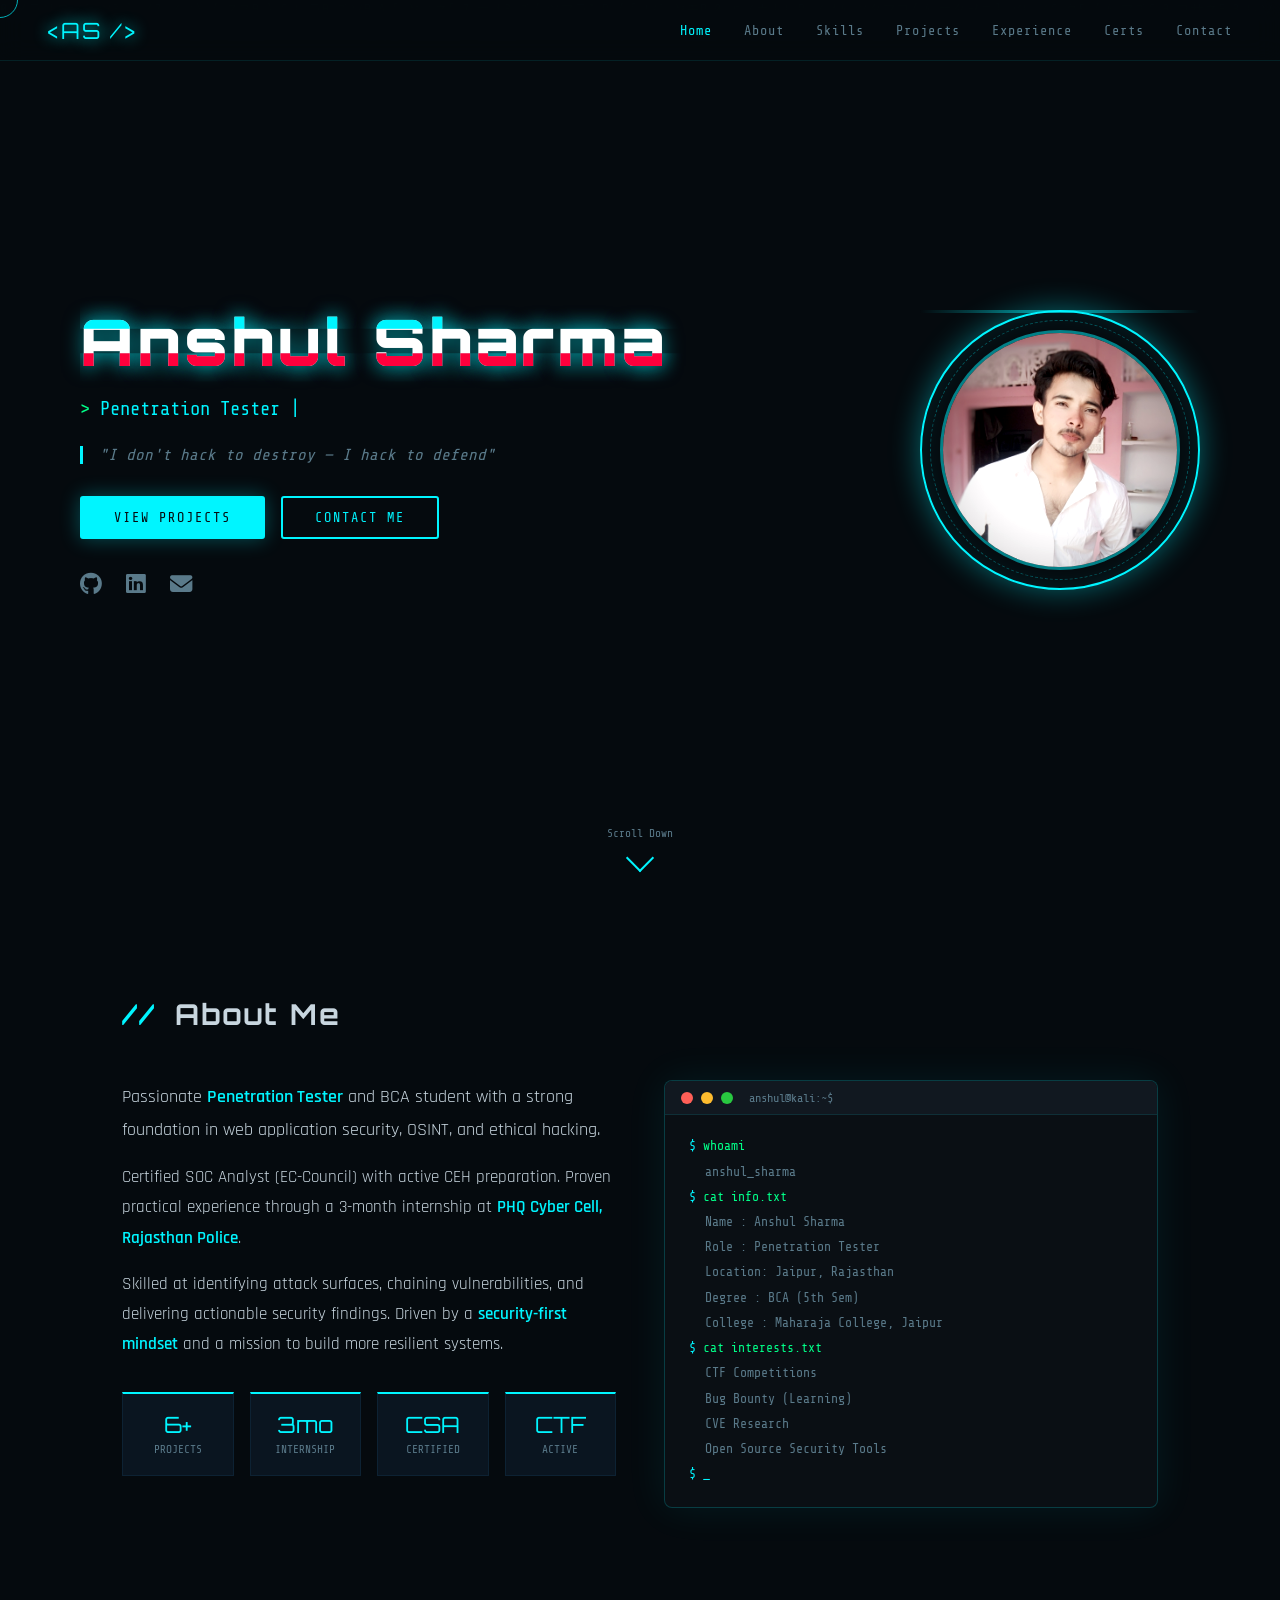
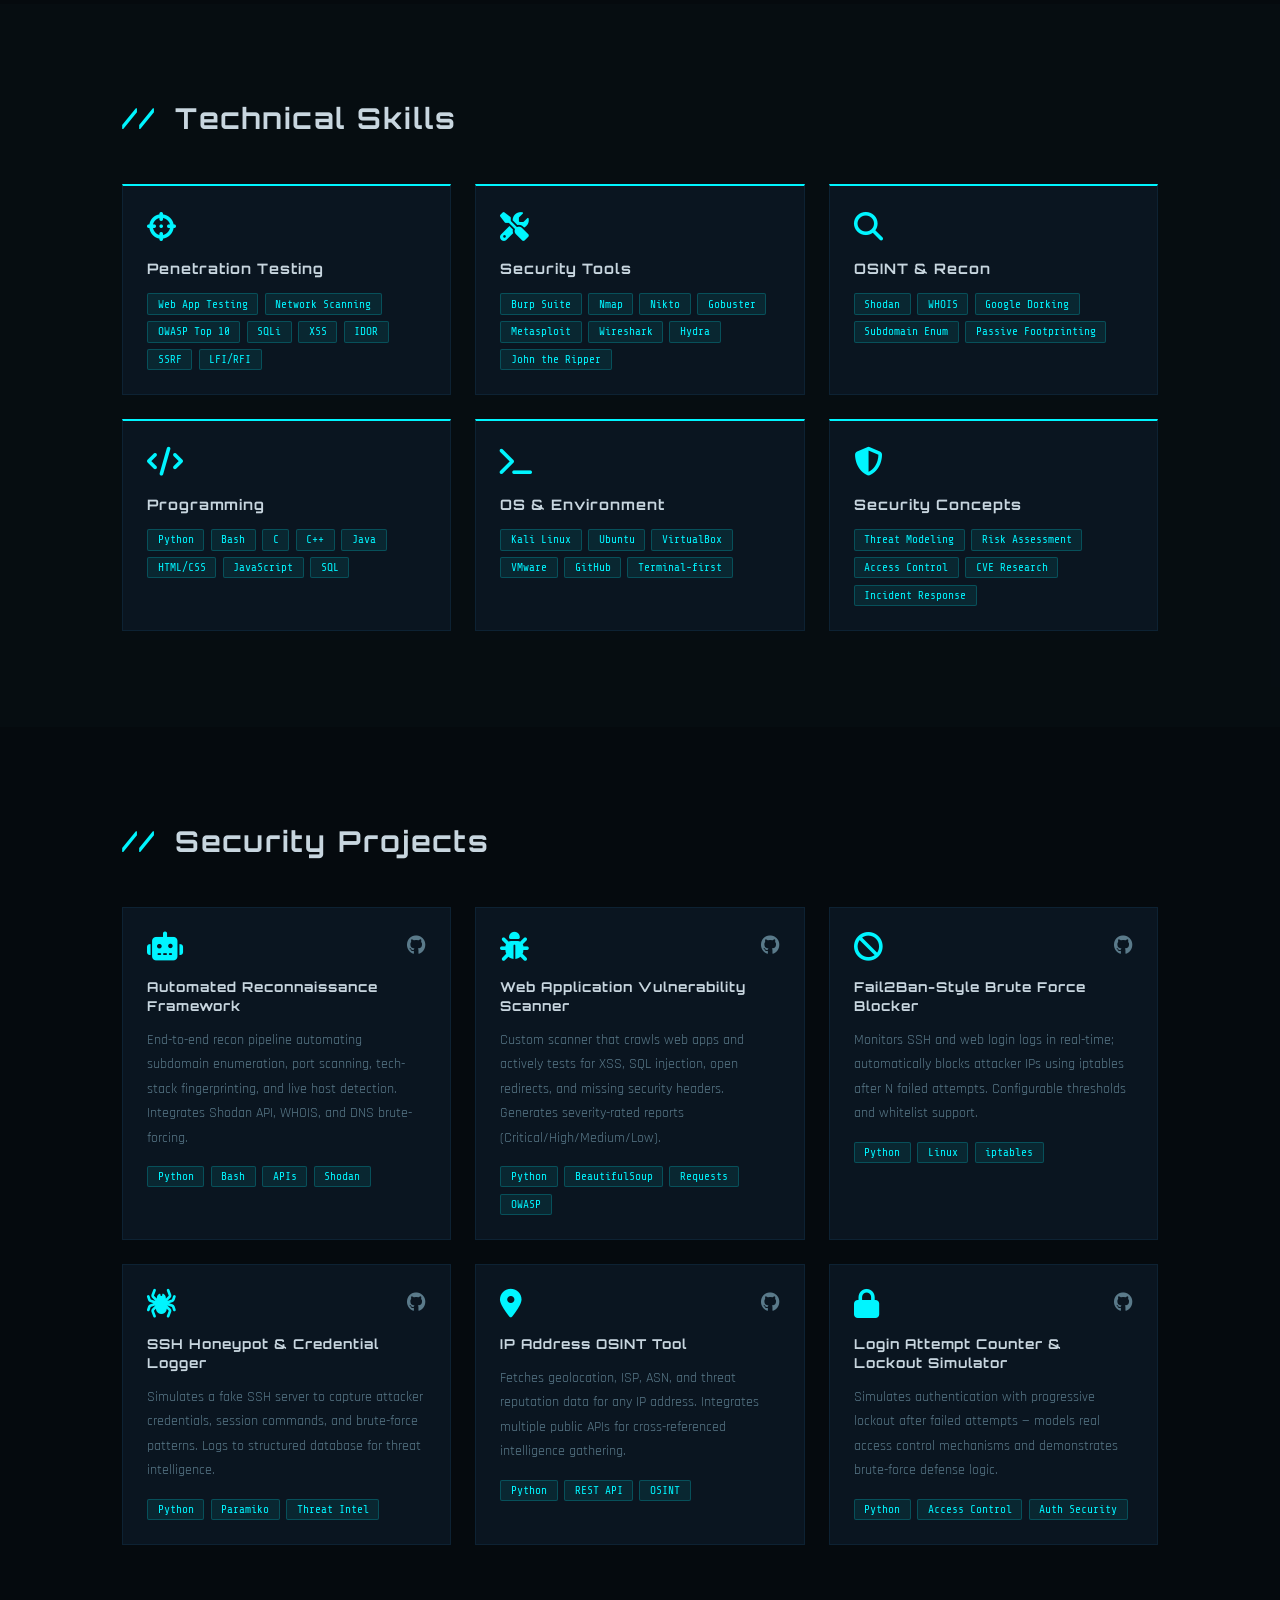
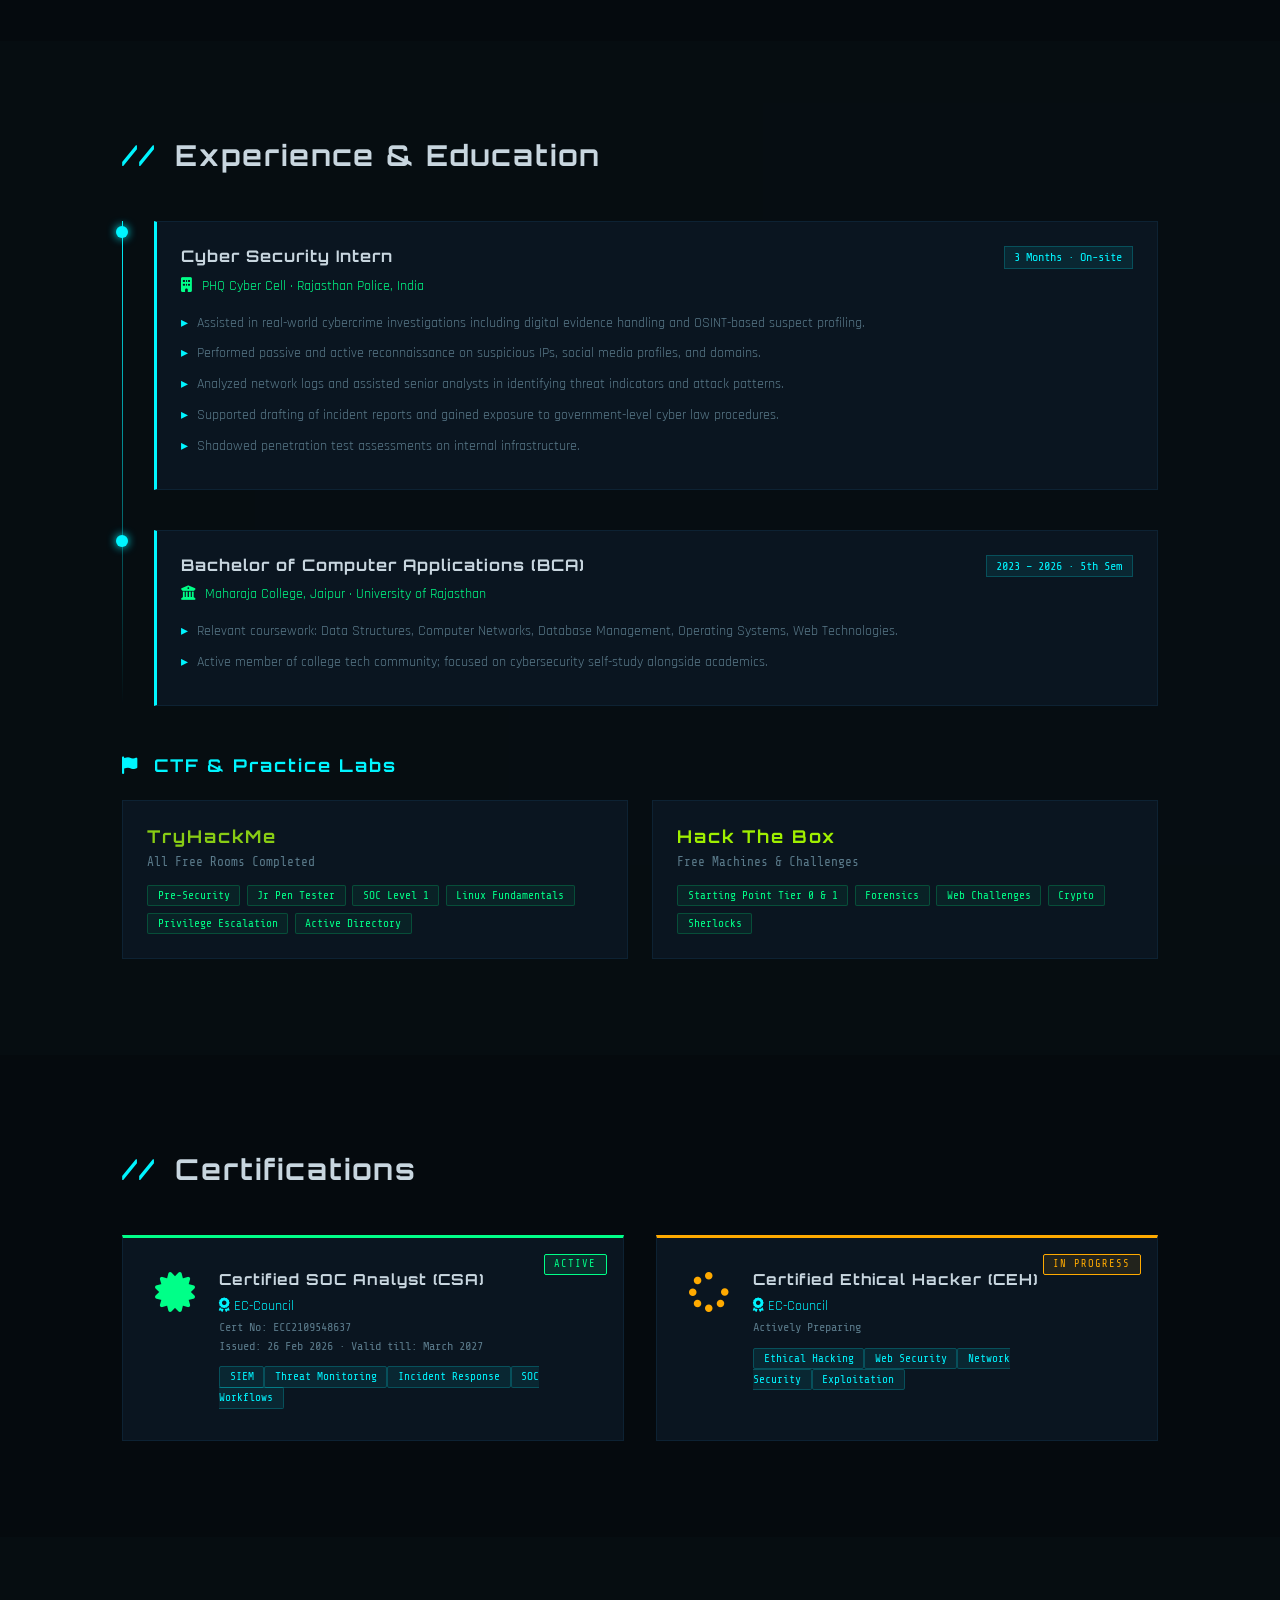
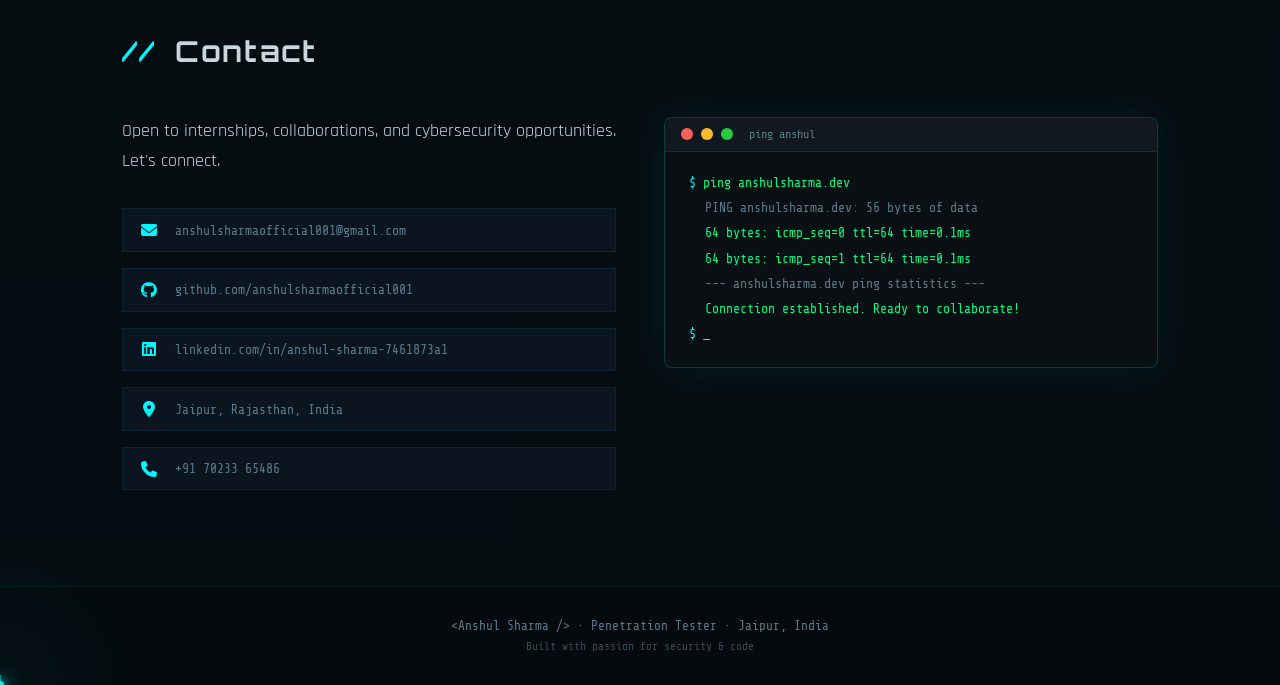
==== commit ad06ec24: "index.html" ====
--- a/index.html
+++ b/index.html
@@ -48,7 +48,7 @@
       </div>
       <div class="hero-socials">
         <a href="https://github.com/anshulsharmaofficial001" target="_blank"><i class="fab fa-github"></i></a>
-        <a href="https://www.linkedin.com/in/anshul-sharma-450a083b1/" target="_blank"><i class="fab fa-linkedin"></i></a>
+        <a href="https://www.linkedin.com/in/anshul-sharma-7461873a1/" target="_blank"><i class="fab fa-linkedin"></i></a>
         <a href="mailto:anshulsharmaofficial001@gmail.com"><i class="fas fa-envelope"></i></a>
       </div>
     </div>
@@ -60,10 +60,10 @@
       </div>
       <div class="scan-line"></div>
     </div>
-    <div class="scroll-indicator">
+    <a href="#about" class="scroll-indicator">
       <span>Scroll Down</span>
       <div class="scroll-arrow"></div>
-    </div>
+    </a>
   </section>
 
   <!-- About Section -->
@@ -403,9 +403,9 @@
               <i class="fab fa-github"></i>
               <span>github.com/anshulsharmaofficial001</span>
             </a>
-            <a href="https://www.linkedin.com/in/anshul-sharma-450a083b1/" target="_blank" class="contact-item">
+            <a href="https://www.linkedin.com/in/anshul-sharma-7461873a1/" target="_blank" class="contact-item">
               <i class="fab fa-linkedin"></i>
-              <span>linkedin.com/in/anshul-sharma-450a083b1</span>
+              <span>linkedin.com/in/anshul-sharma-7461873a1</span>
             </a>
             <div class="contact-item">
               <i class="fas fa-map-marker-alt"></i>
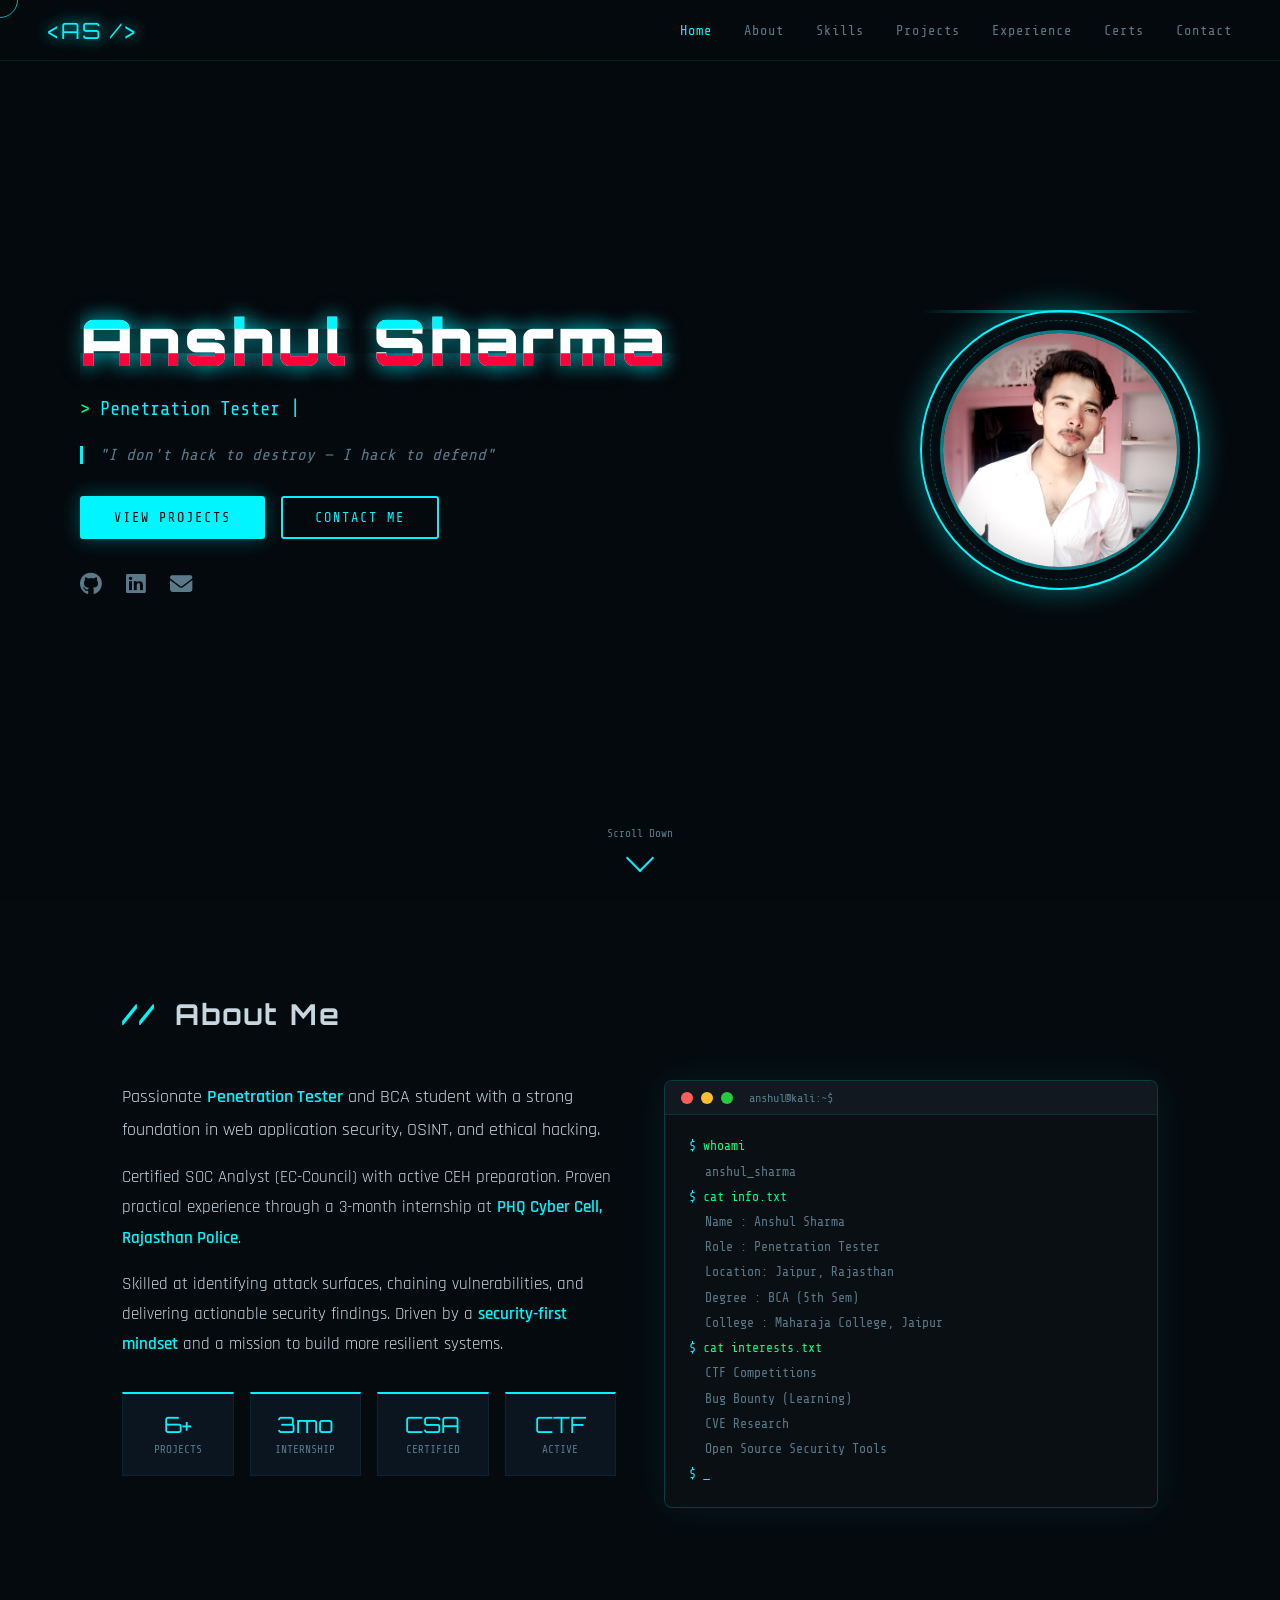
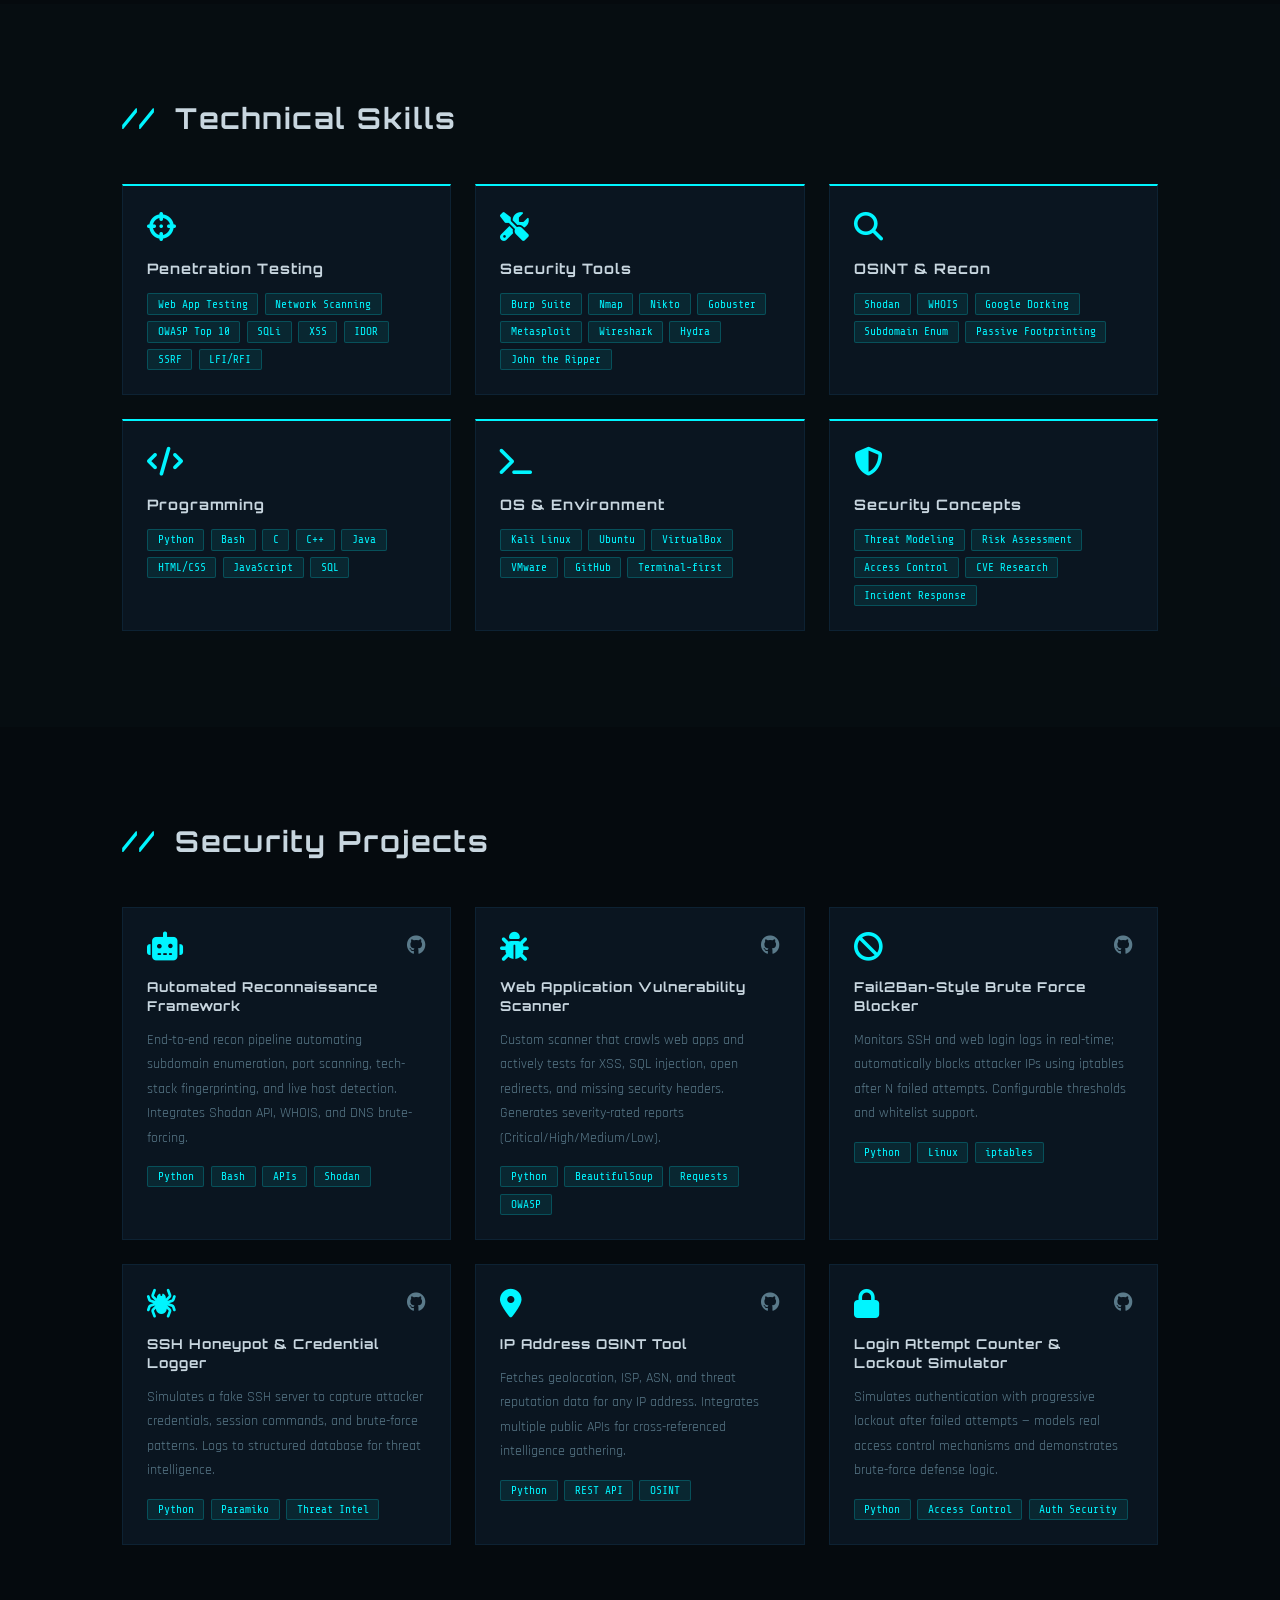
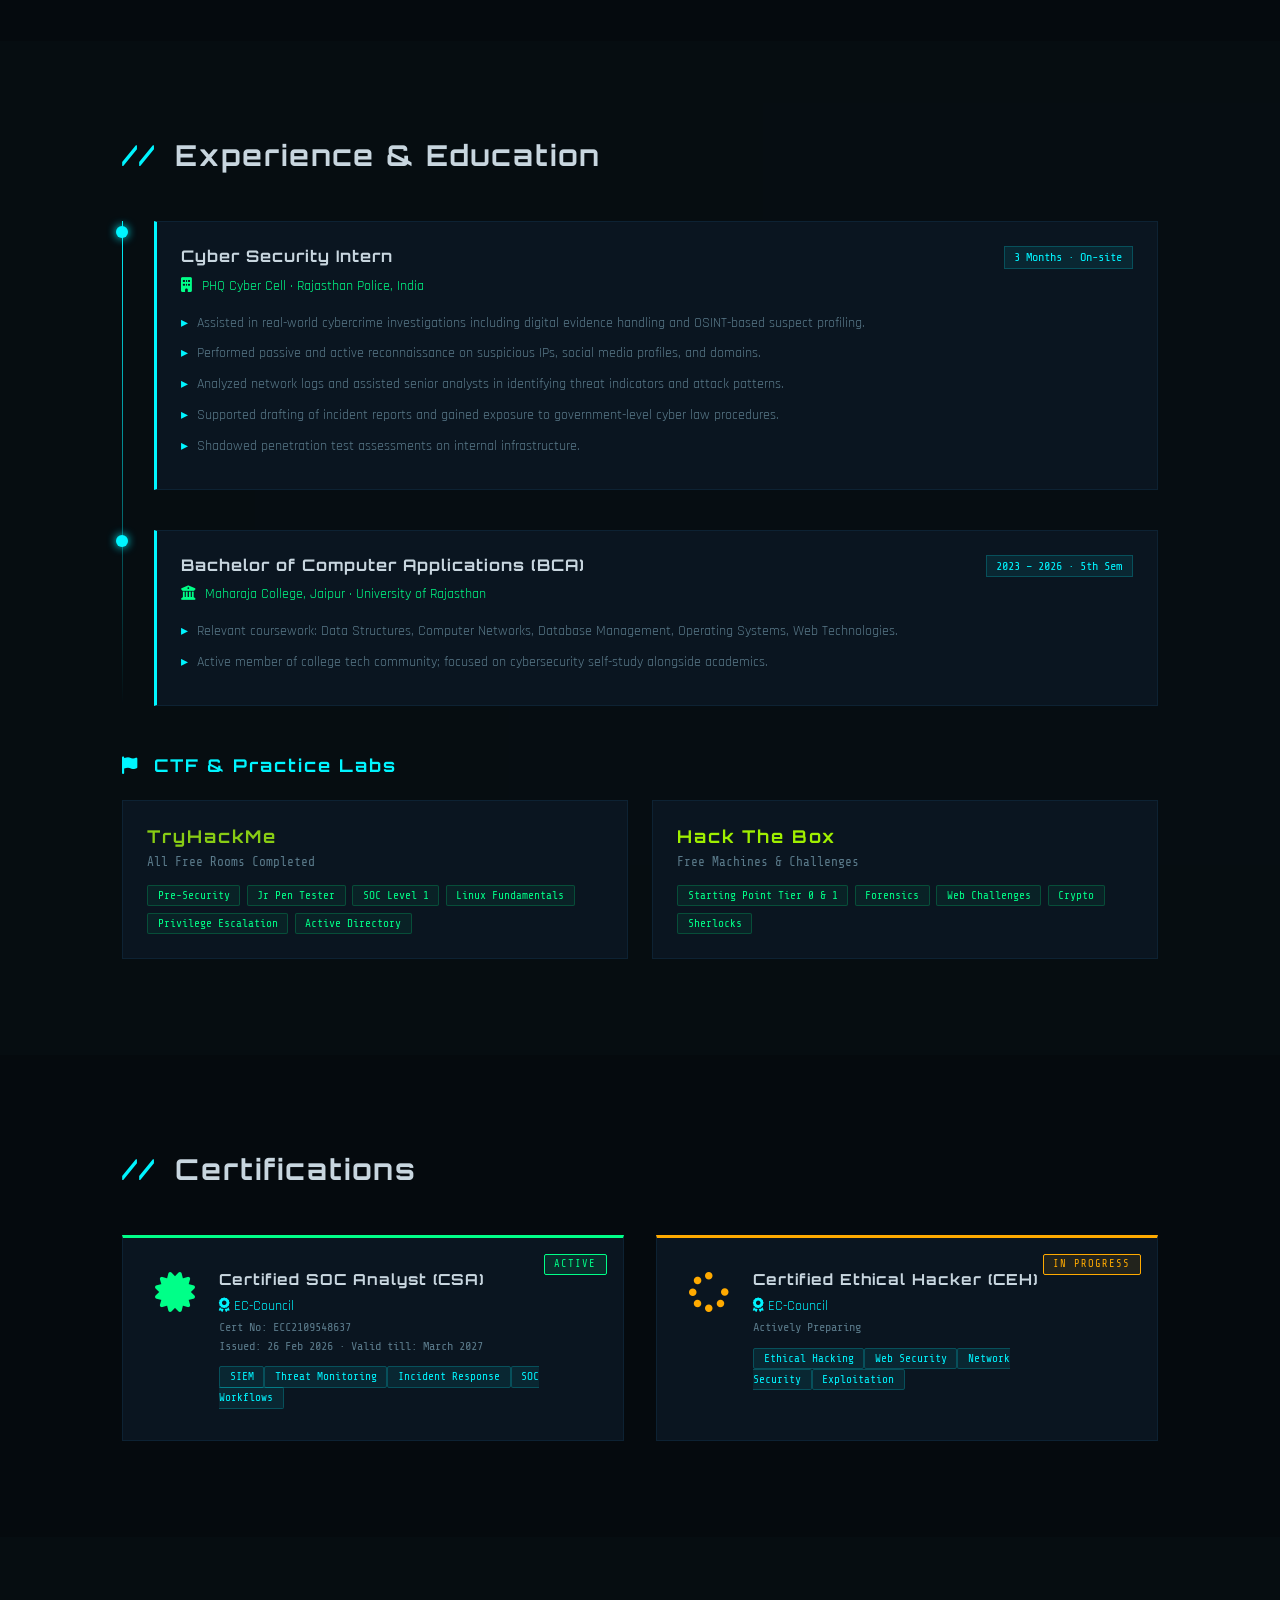
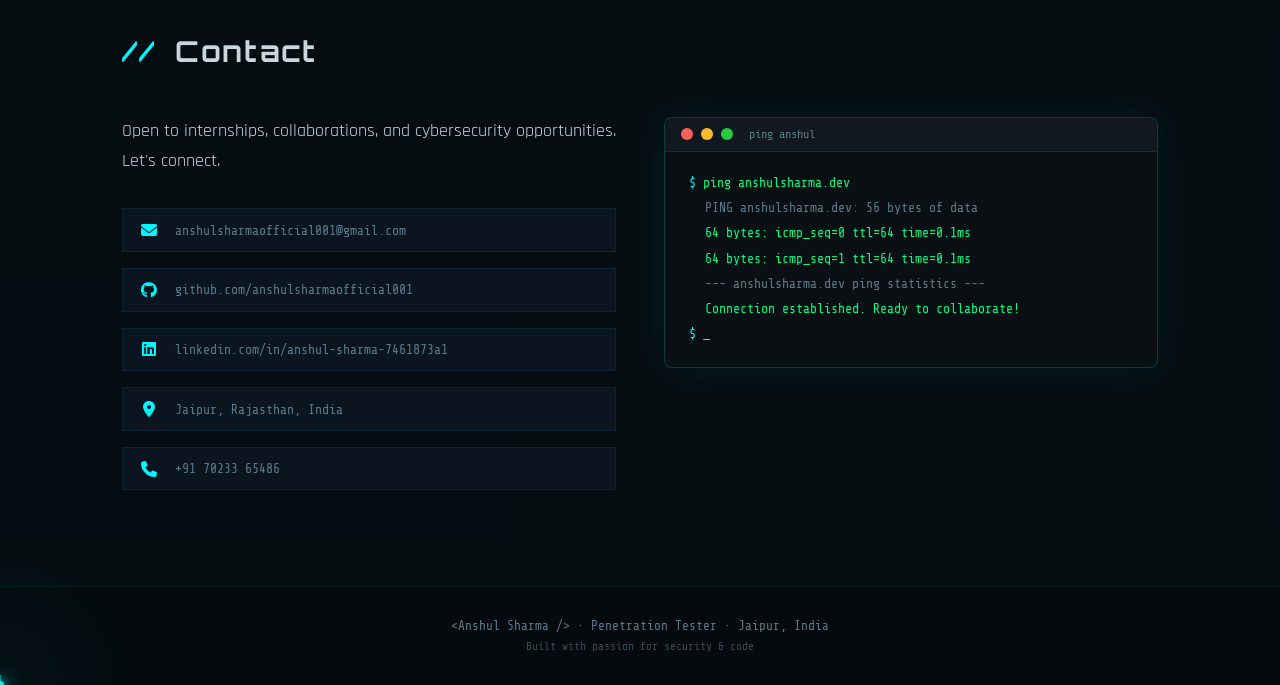
==== commit 95575da8: "index.html" ====
--- a/index.html
+++ b/index.html
@@ -3,7 +3,26 @@
 <head>
   <meta charset="UTF-8" />
   <meta name="viewport" content="width=device-width, initial-scale=1.0"/>
-  <title>Anshul Sharma | Penetration Tester</title>
+  <title>Anshul Sharma | Penetration Tester & Cyber Security Researcher</title>
+
+  <!-- SEO Meta Tags -->
+  <meta name="description" content="Anshul Sharma - Penetration Tester, Cyber Security Researcher and SOC Analyst from Jaipur, Rajasthan. Certified SOC Analyst (EC-Council). BCA student at Maharaja College Jaipur."/>
+  <meta name="keywords" content="Anshul Sharma, Penetration Tester, Cyber Security, SOC Analyst, Ethical Hacker, OSINT, Jaipur, Rajasthan, BCA, EC-Council, CEH, TryHackMe, HackTheBox, anshulsharmaofficial001"/>
+  <meta name="author" content="Anshul Sharma"/>
+  <meta name="robots" content="index, follow"/>
+
+  <!-- Open Graph (LinkedIn, WhatsApp preview) -->
+  <meta property="og:title" content="Anshul Sharma | Penetration Tester & Cyber Security Researcher"/>
+  <meta property="og:description" content="Certified SOC Analyst | Ethical Hacker | OSINT Specialist from Jaipur, India. I don't hack to destroy — I hack to defend."/>
+  <meta property="og:url" content="https://anshulsharmaofficial001.github.io"/>
+  <meta property="og:type" content="website"/>
+  <meta property="og:image" content="https://anshulsharmaofficial001.github.io/photo.jpg"/>
+
+  <!-- Twitter Card -->
+  <meta name="twitter:card" content="summary_large_image"/>
+  <meta name="twitter:title" content="Anshul Sharma | Penetration Tester"/>
+  <meta name="twitter:description" content="Certified SOC Analyst | Ethical Hacker | OSINT Specialist"/>
+  <meta name="twitter:image" content="https://anshulsharmaofficial001.github.io/photo.jpg"/>
   <link rel="stylesheet" href="style.css" />
   <link href="https://fonts.googleapis.com/css2?family=Share+Tech+Mono&family=Orbitron:wght@400;700;900&family=Rajdhani:wght@300;400;600;700&display=swap" rel="stylesheet"/>
   <link rel="stylesheet" href="https://cdnjs.cloudflare.com/ajax/libs/font-awesome/6.5.0/css/all.min.css"/>
--- a/style.css
+++ b/style.css
@@ -304,6 +304,14 @@
   font-size: 0.7rem;
   color: var(--text-dim);
   animation: float 2s ease-in-out infinite;
+  text-decoration: none;
+  cursor: pointer;
+}
+.scroll-indicator:hover {
+  color: var(--cyan);
+}
+.scroll-indicator:hover .scroll-arrow {
+  border-color: var(--cyan);
 }
 .scroll-arrow {
   width: 20px; height: 20px;
@@ -798,5 +806,13 @@
   }
 }
 
-/* Hide default cursor site-wide */
-* { cursor: none !important; }
+/* Hide default cursor site-wide (desktop only) */
+@media (hover: hover) and (pointer: fine) {
+  * { cursor: none !important; }
+}
+
+/* ===== CURSOR RING SPIN ===== */
+@keyframes spin {
+  from { transform: translate(-50%, -50%) rotate(0deg); }
+  to { transform: translate(-50%, -50%) rotate(360deg); }
+}
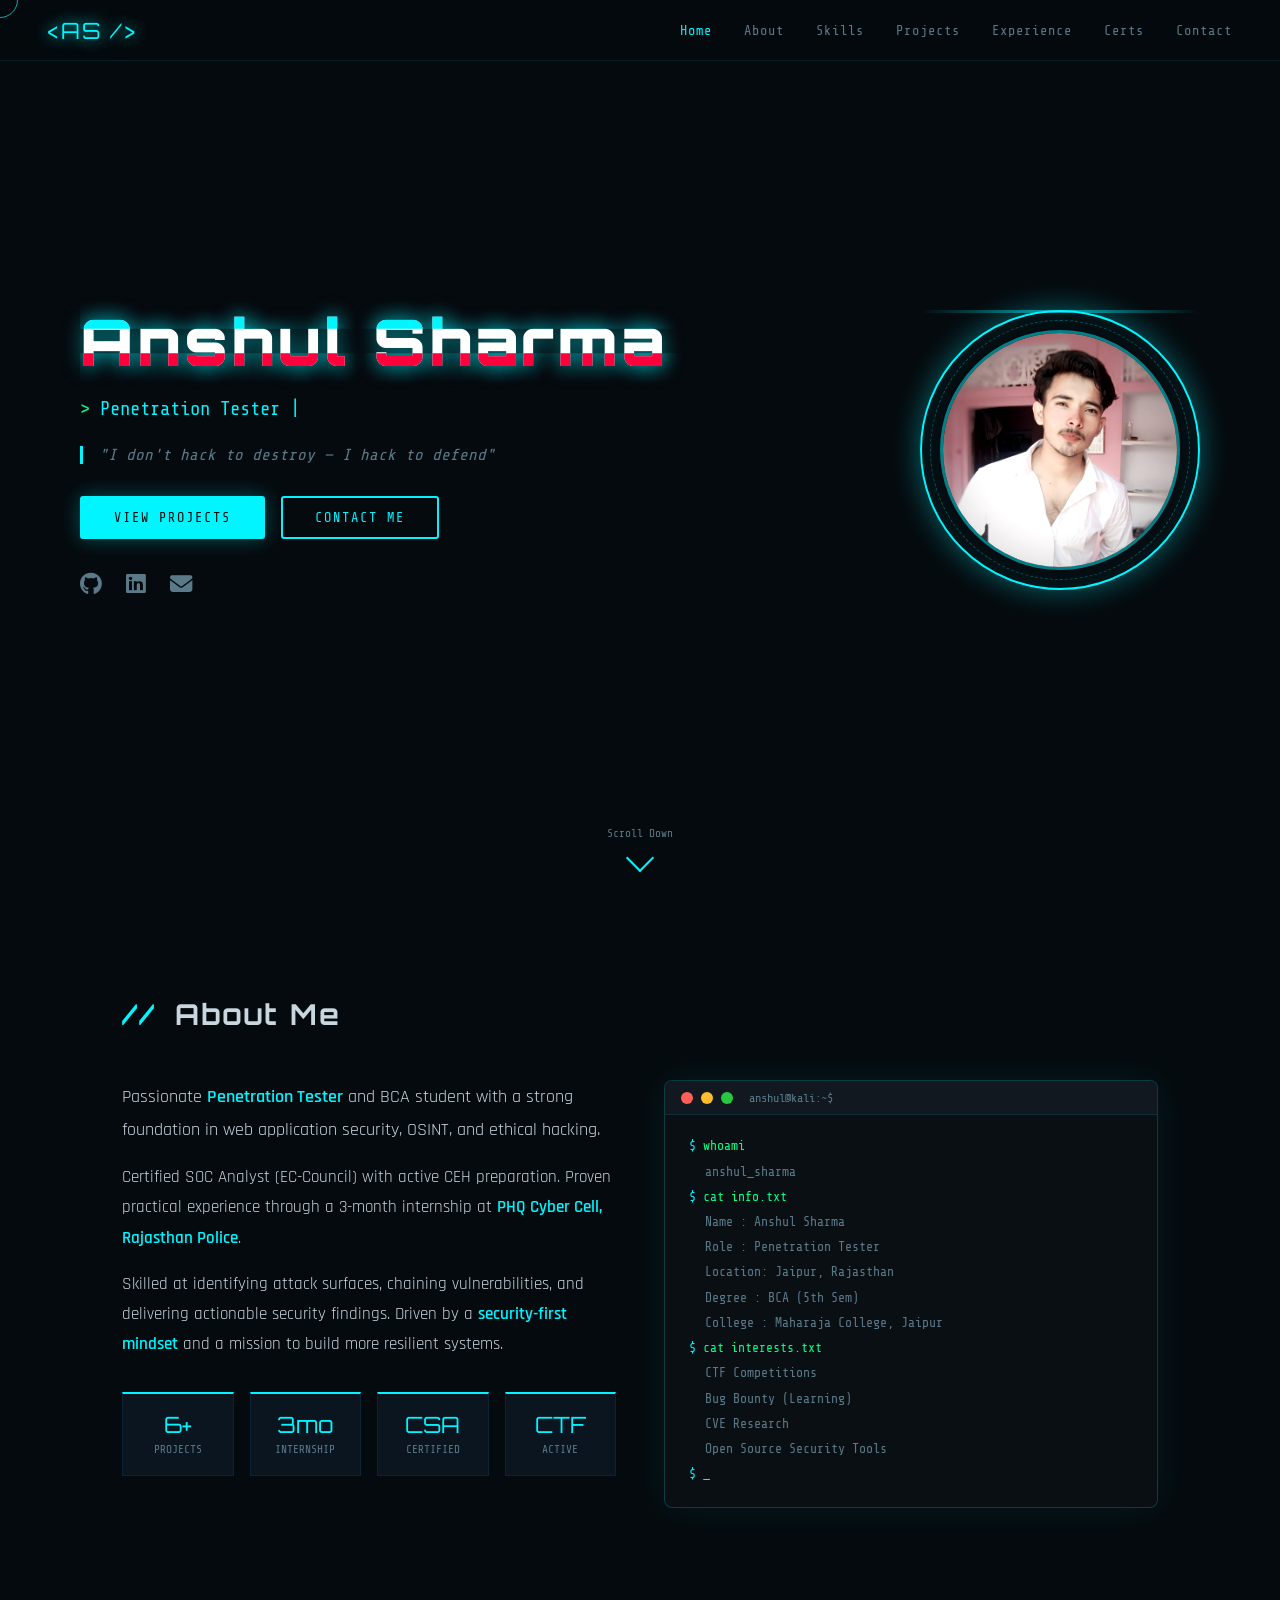
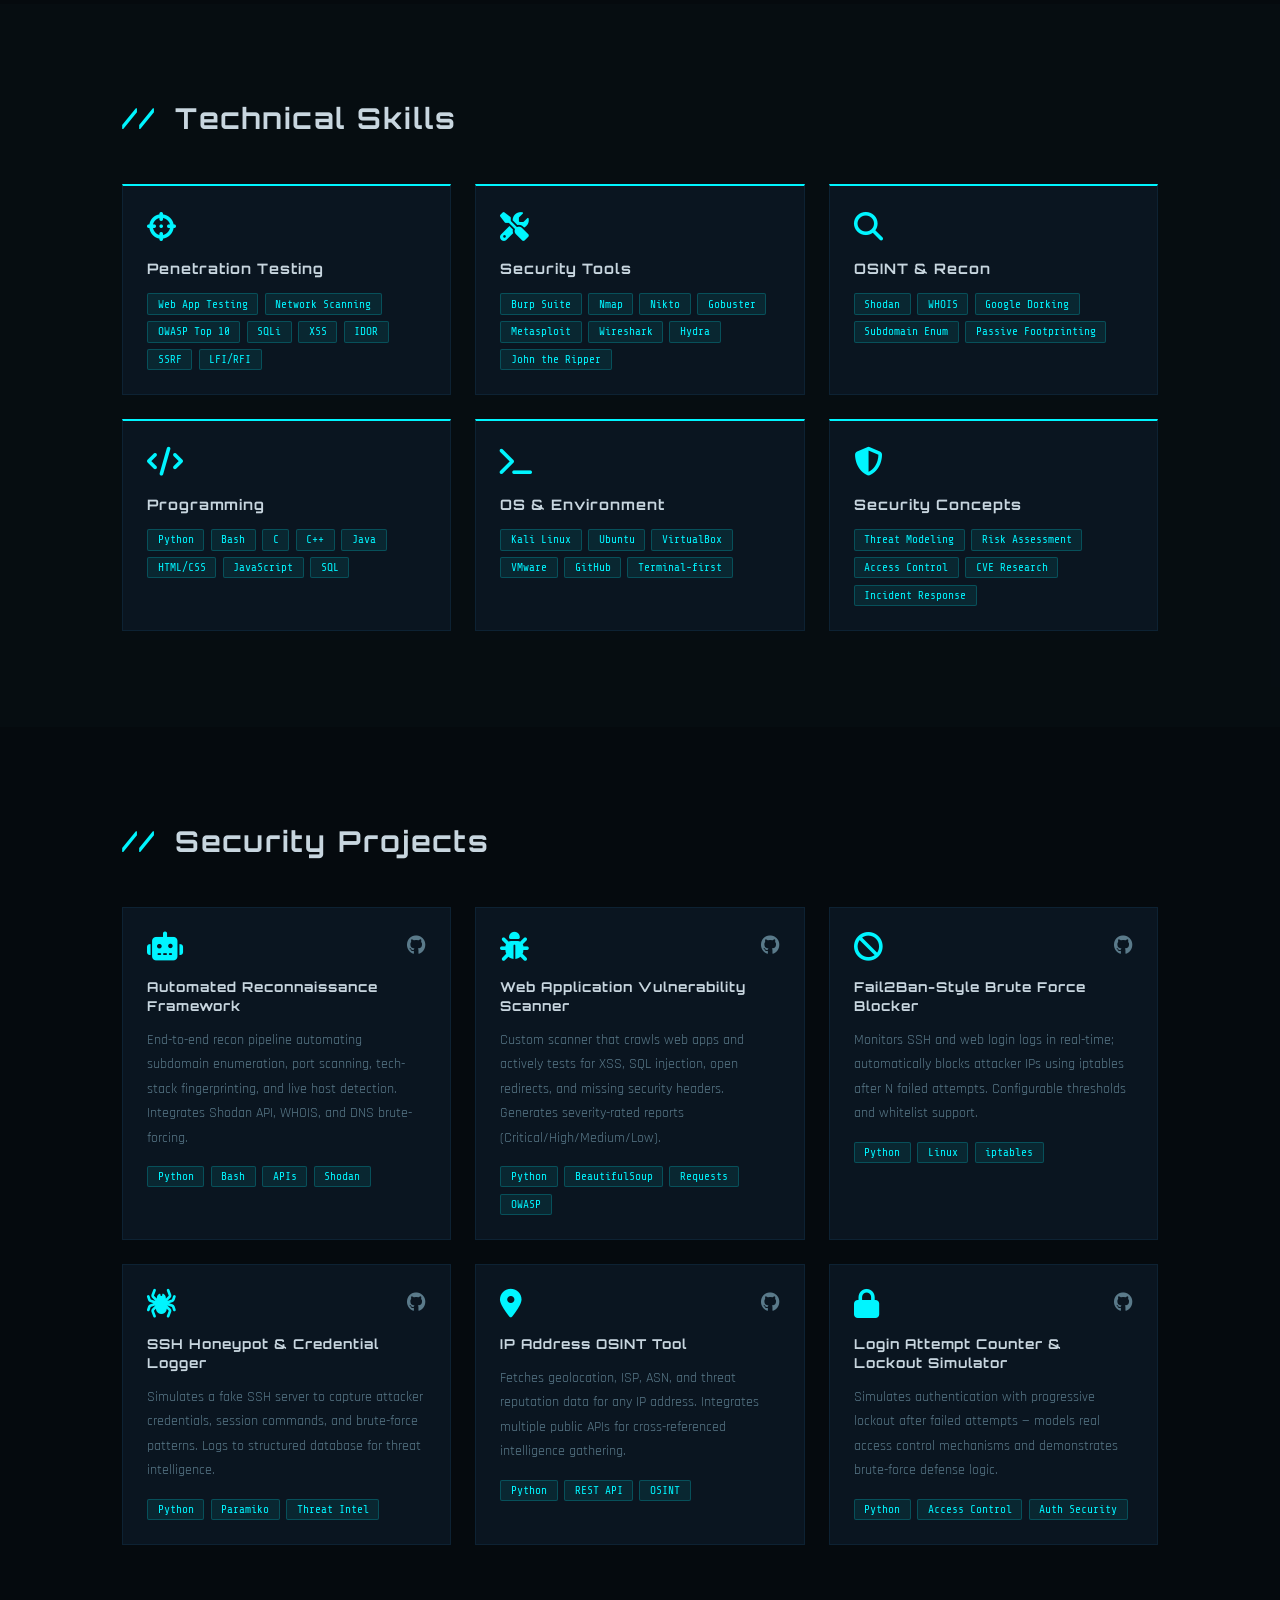
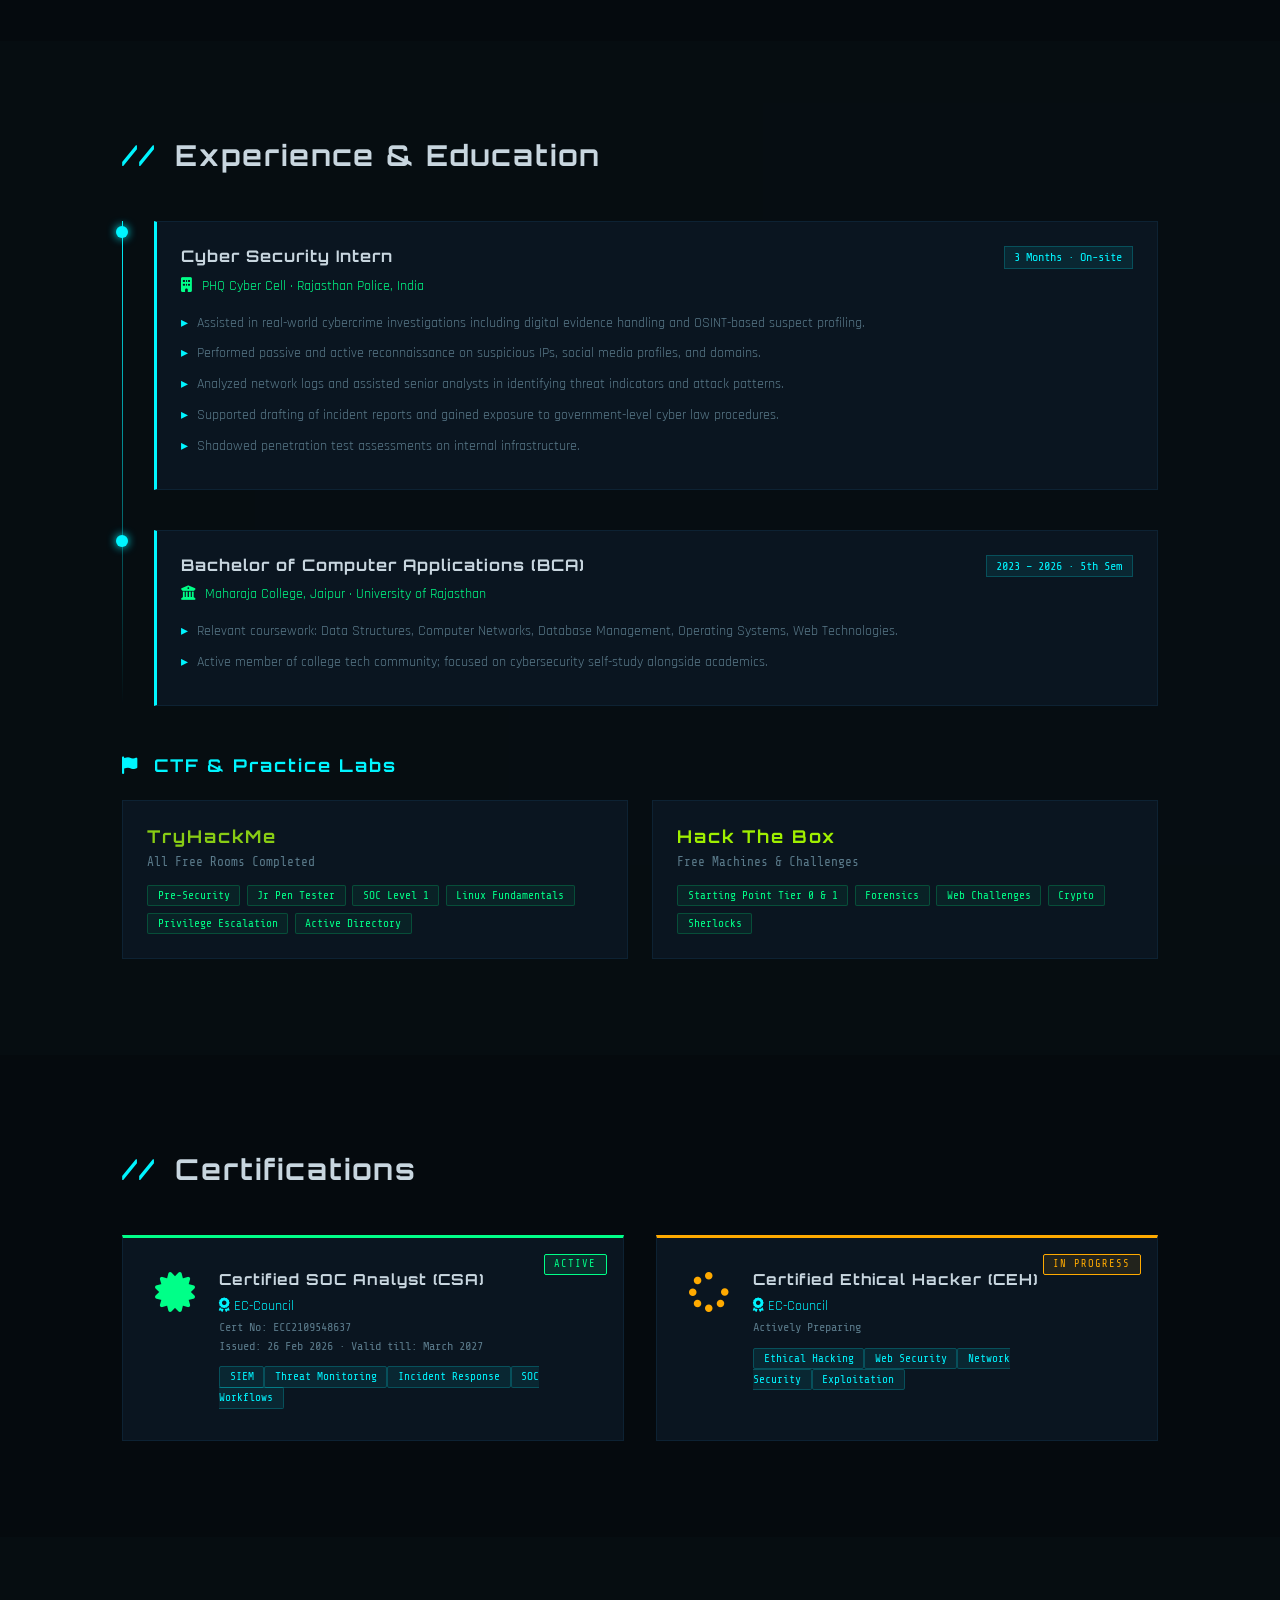
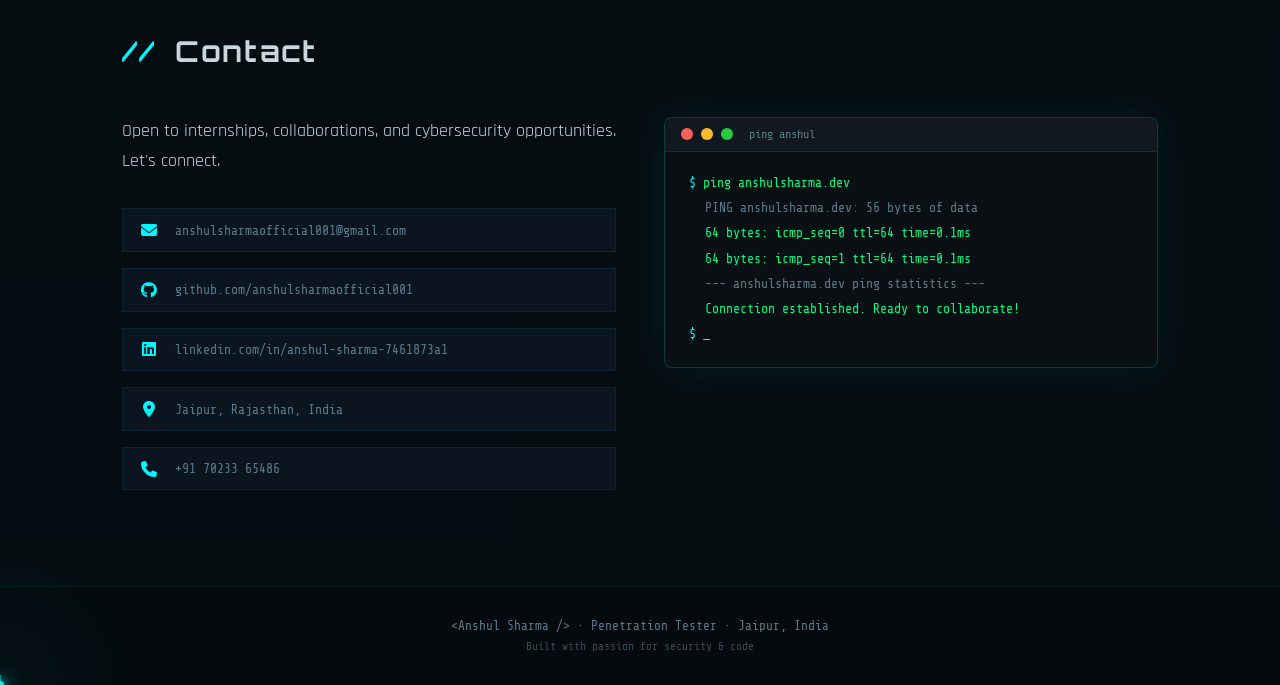
==== commit daaaae57: "index.html" ====
--- a/index.html
+++ b/index.html
@@ -18,7 +18,8 @@
   <meta property="og:type" content="website"/>
   <meta property="og:image" content="https://anshulsharmaofficial001.github.io/photo.jpg"/>
 
-  <!-- Twitter Card -->
+  <!-- Google Search Console Verification -->
+  <meta name="google-site-verification" content="GnVzvuO9KnIMWHTp7b5FNOz3svuGj_DYkvQSPtcAk30" />
   <meta name="twitter:card" content="summary_large_image"/>
   <meta name="twitter:title" content="Anshul Sharma | Penetration Tester"/>
   <meta name="twitter:description" content="Certified SOC Analyst | Ethical Hacker | OSINT Specialist"/>
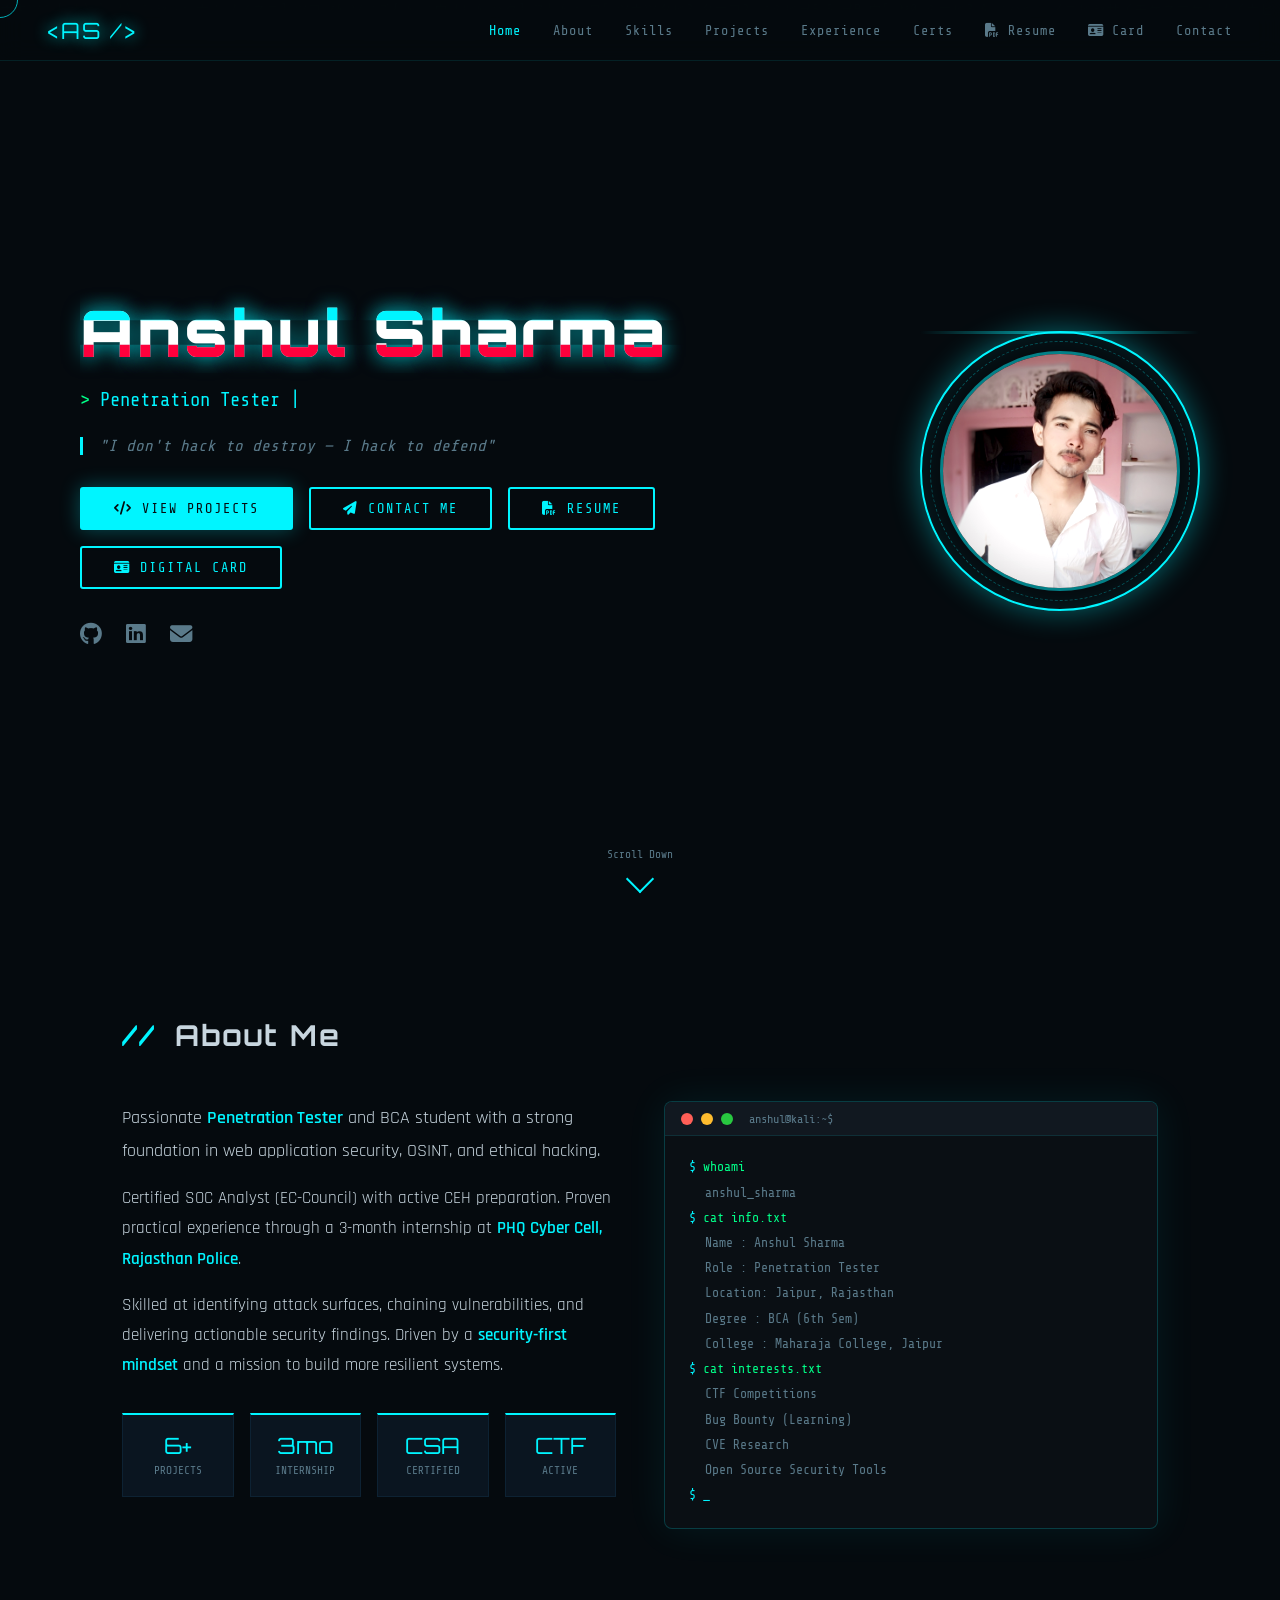
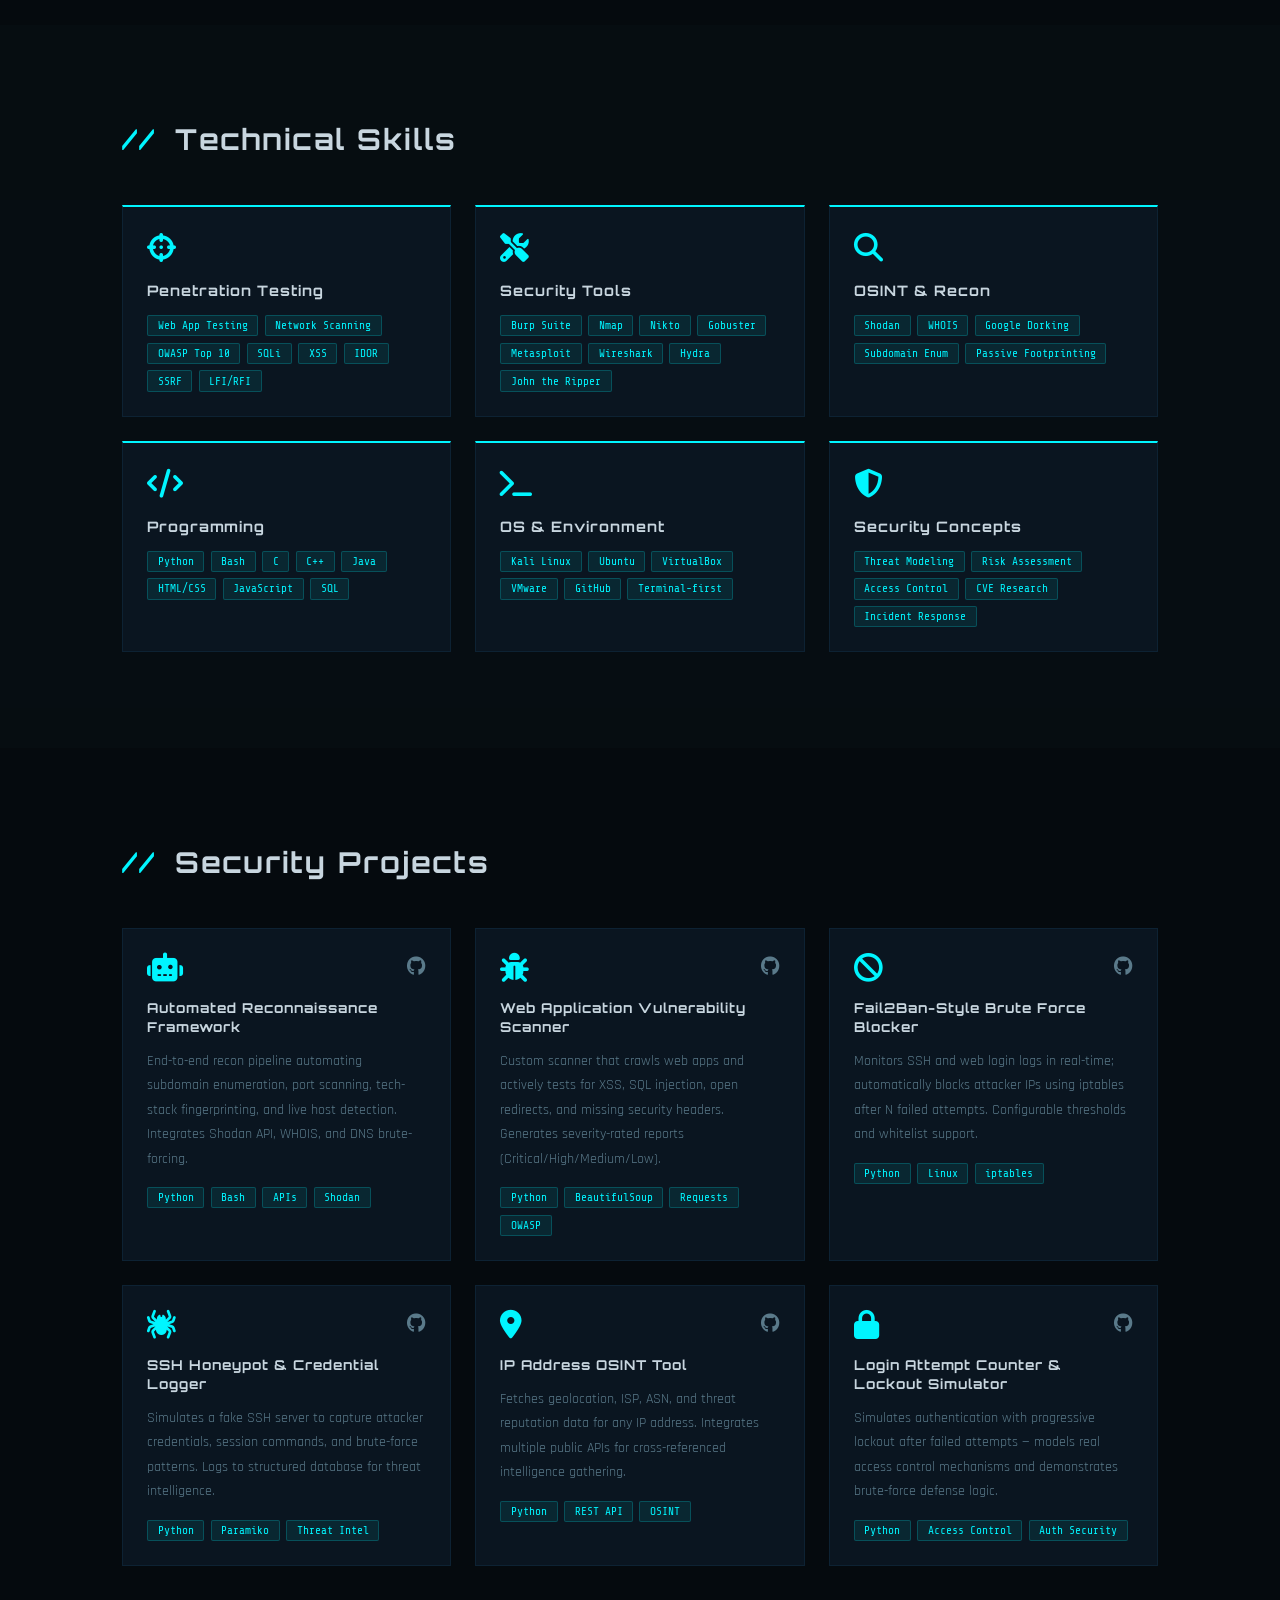
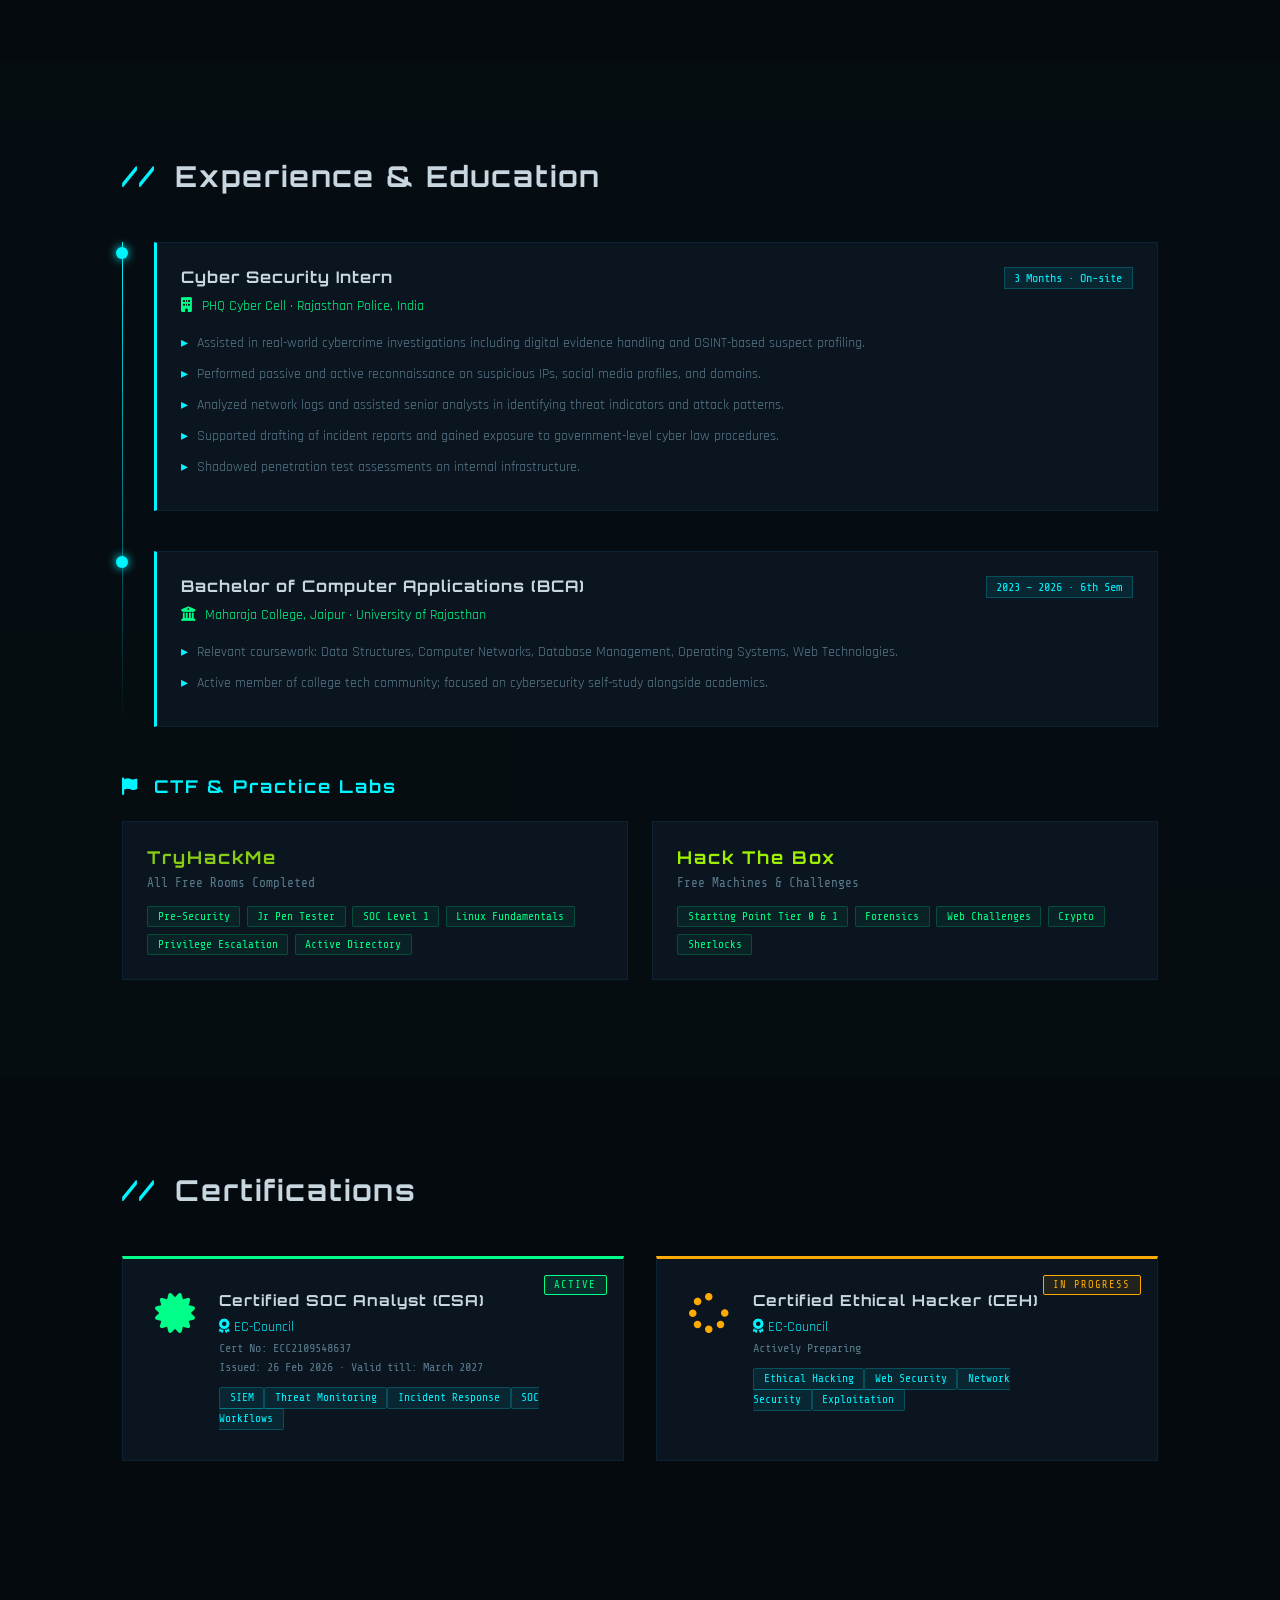
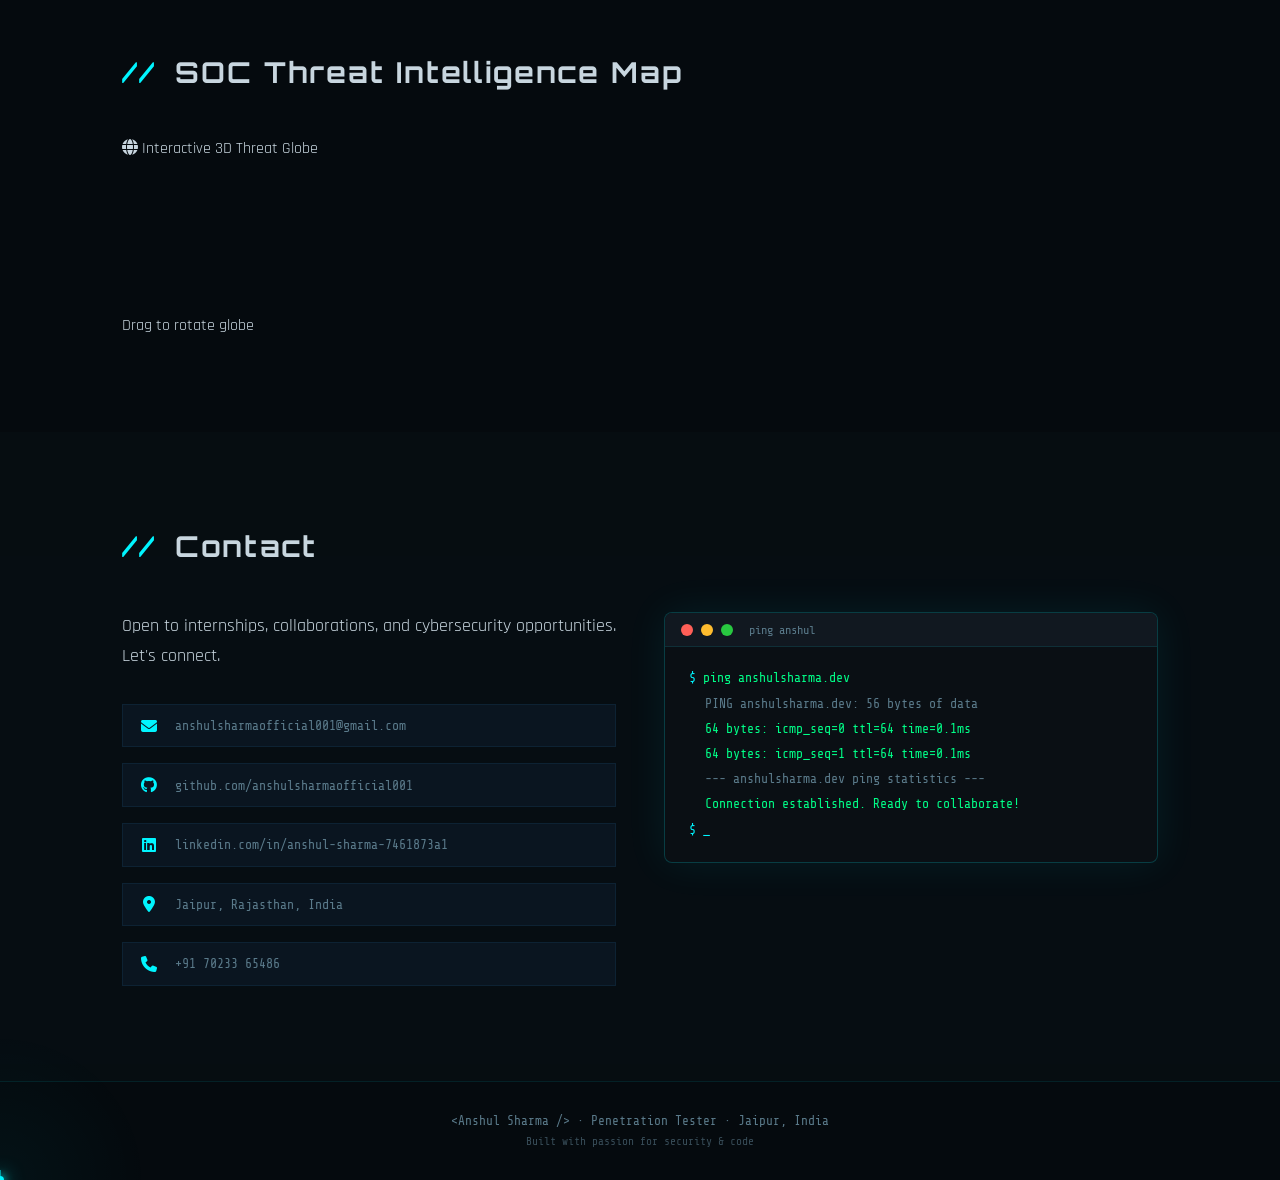
==== commit ce5fe15f: "index.html" ====
--- a/index.html
+++ b/index.html
@@ -25,13 +25,22 @@
   <meta name="twitter:description" content="Certified SOC Analyst | Ethical Hacker | OSINT Specialist"/>
   <meta name="twitter:image" content="https://anshulsharmaofficial001.github.io/photo.jpg"/>
   <link rel="stylesheet" href="style.css" />
+  <link rel="stylesheet" href="dragon.css" />
   <link href="https://fonts.googleapis.com/css2?family=Share+Tech+Mono&family=Orbitron:wght@400;700;900&family=Rajdhani:wght@300;400;600;700&display=swap" rel="stylesheet"/>
   <link rel="stylesheet" href="https://cdnjs.cloudflare.com/ajax/libs/font-awesome/6.5.0/css/all.min.css"/>
+  <style>html{scroll-behavior:smooth}.section-title,.about-grid,.skills-grid,.projects-grid,.timeline,.cert-grid,.threat-grid,.contact-wrapper{will-change:transform,opacity;backface-visibility:hidden}</style>
 </head>
-<body>
+<body class="dragon-theme">
 
   <!-- Matrix Canvas Background -->
   <canvas id="matrix"></canvas>
+
+  <!-- Dragon Background -->
+  <div class="dragon-bg">
+    <img src="dragon.jpg" alt="" class="dragon-img"/>
+    <div class="dragon-fire-glow"></div>
+    <div class="dragon-overlay"></div>
+  </div>
 
   <!-- Navbar -->
   <nav id="navbar">
@@ -43,6 +52,8 @@
       <li><a href="#projects">Projects</a></li>
       <li><a href="#experience">Experience</a></li>
       <li><a href="#certifications">Certs</a></li>
+      <li><a href="resume.html" target="_blank"><i class="fas fa-file-pdf"></i> Resume</a></li>
+      <li><a href="card.html" target="_blank"><i class="fas fa-id-card"></i> Card</a></li>
       <li><a href="#contact">Contact</a></li>
     </ul>
     <div class="hamburger" id="hamburger">
@@ -63,8 +74,10 @@
       </div>
       <p class="tagline">"I don't hack to destroy — I hack to defend"</p>
       <div class="hero-btns">
-        <a href="#projects" class="btn btn-primary">View Projects</a>
-        <a href="#contact" class="btn btn-outline">Contact Me</a>
+        <a href="#projects" class="btn btn-primary btn-animated"><i class="fas fa-code"></i> View Projects</a>
+        <a href="#contact" class="btn btn-outline btn-animated"><i class="fas fa-paper-plane"></i> Contact Me</a>
+        <a href="resume.html" target="_blank" class="btn btn-outline btn-animated"><i class="fas fa-file-pdf"></i> Resume</a>
+        <a href="card.html" target="_blank" class="btn btn-outline btn-animated"><i class="fas fa-id-card"></i> Digital Card</a>
       </div>
       <div class="hero-socials">
         <a href="https://github.com/anshulsharmaofficial001" target="_blank"><i class="fab fa-github"></i></a>
@@ -128,7 +141,7 @@
             <p class="output">Name    : Anshul Sharma</p>
             <p class="output">Role    : Penetration Tester</p>
             <p class="output">Location: Jaipur, Rajasthan</p>
-            <p class="output">Degree  : BCA (5th Sem)</p>
+            <p class="output">Degree  : BCA (6th Sem)</p>
             <p class="output">College : Maharaja College, Jaipur</p>
             <p><span class="cmd">cat interests.txt</span></p>
             <p class="output">CTF Competitions</p>
@@ -329,7 +342,7 @@
           <div class="timeline-content">
             <div class="timeline-header">
               <h3>Bachelor of Computer Applications (BCA)</h3>
-              <span class="timeline-date">2023 – 2026 · 5th Sem</span>
+              <span class="timeline-date">2023 – 2026 · 6th Sem</span>
             </div>
             <h4 class="timeline-company"><i class="fas fa-university"></i> Maharaja College, Jaipur · University of Rajasthan</h4>
             <ul>
@@ -403,6 +416,25 @@
           <div class="cert-status in-progress">IN PROGRESS</div>
         </div>
 
+      </div>
+    </div>
+  </section>
+
+  <!-- Threat Center Section -->
+  <section id="threat-center" class="section">
+    <div class="container">
+      <h2 class="section-title"><span class="accent">//</span> SOC Threat Intelligence Map</h2>
+      <div class="threat-grid">
+        <div class="threat-map-card" style="grid-column:1/-1">
+          <div class="panel-header">
+            <span class="dot red"></span><span class="dot yellow"></span><span class="dot green"></span>
+            <span class="panel-title"><i class="fas fa-globe"></i> Interactive 3D Threat Globe</span>
+          </div>
+          <div class="panel-body map-container">
+            <canvas id="threat-globe"></canvas>
+            <div class="globe-overlay-hint">Drag to rotate globe</div>
+          </div>
+        </div>
       </div>
     </div>
   </section>
@@ -463,5 +495,25 @@
   </footer>
 
   <script src="script.js"></script>
+  <script>
+    // Smooth section reveal animations
+    const smoothObserver = new IntersectionObserver((entries) => {
+      entries.forEach(entry => {
+        if (entry.isIntersecting) {
+          requestAnimationFrame(() => {
+            entry.target.style.transition = 'opacity 1s cubic-bezier(0.16,1,0.3,1), transform 1.2s cubic-bezier(0.16,1,0.3,1)';
+            entry.target.style.opacity = '1';
+            entry.target.style.transform = 'translateY(0)';
+          });
+          smoothObserver.unobserve(entry.target);
+        }
+      });
+    }, { threshold: 0.08, rootMargin: '0px 0px -40px 0px' });
+    document.querySelectorAll('.section-title, .about-grid, .skills-grid, .projects-grid, .timeline, .cert-grid, .threat-grid, .contact-wrapper').forEach(el => {
+      el.style.opacity = '0';
+      el.style.transform = 'translateY(30px)';
+      smoothObserver.observe(el);
+    });
+  </script>
 </body>
 </html>
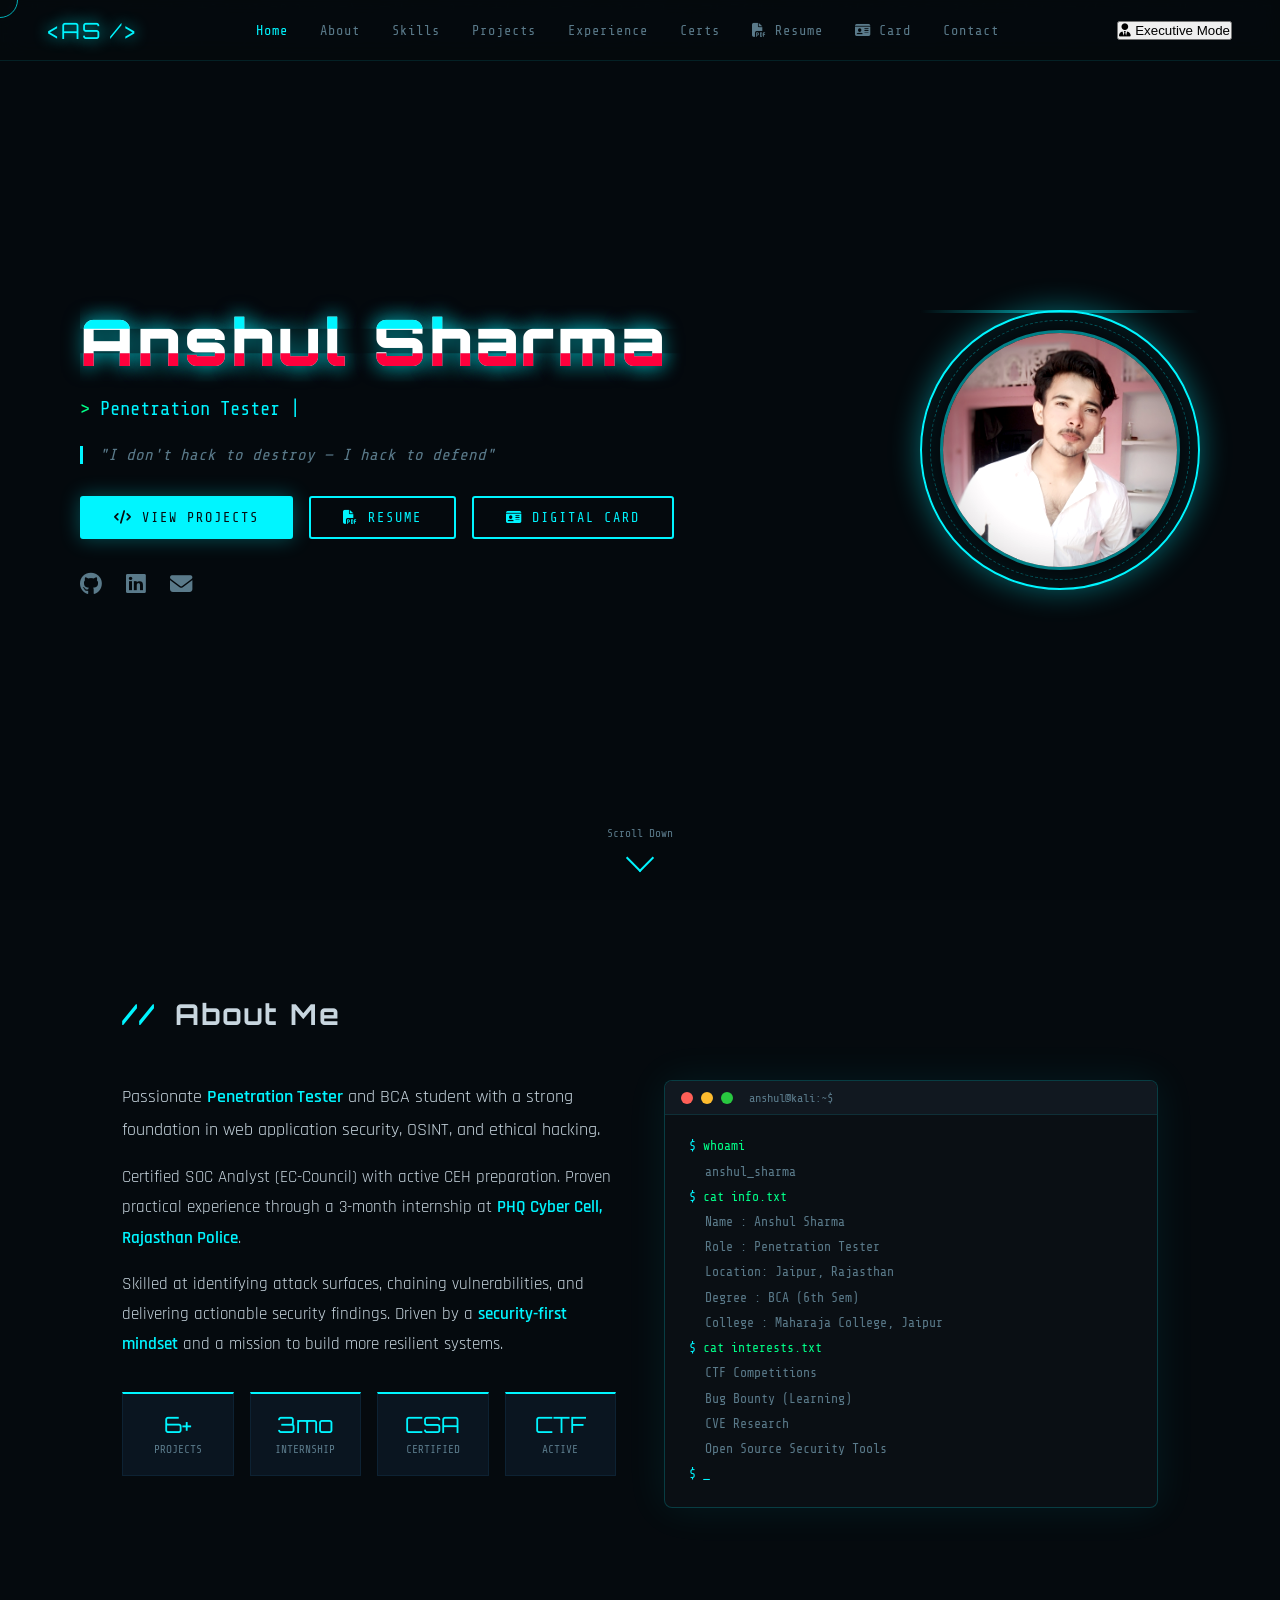
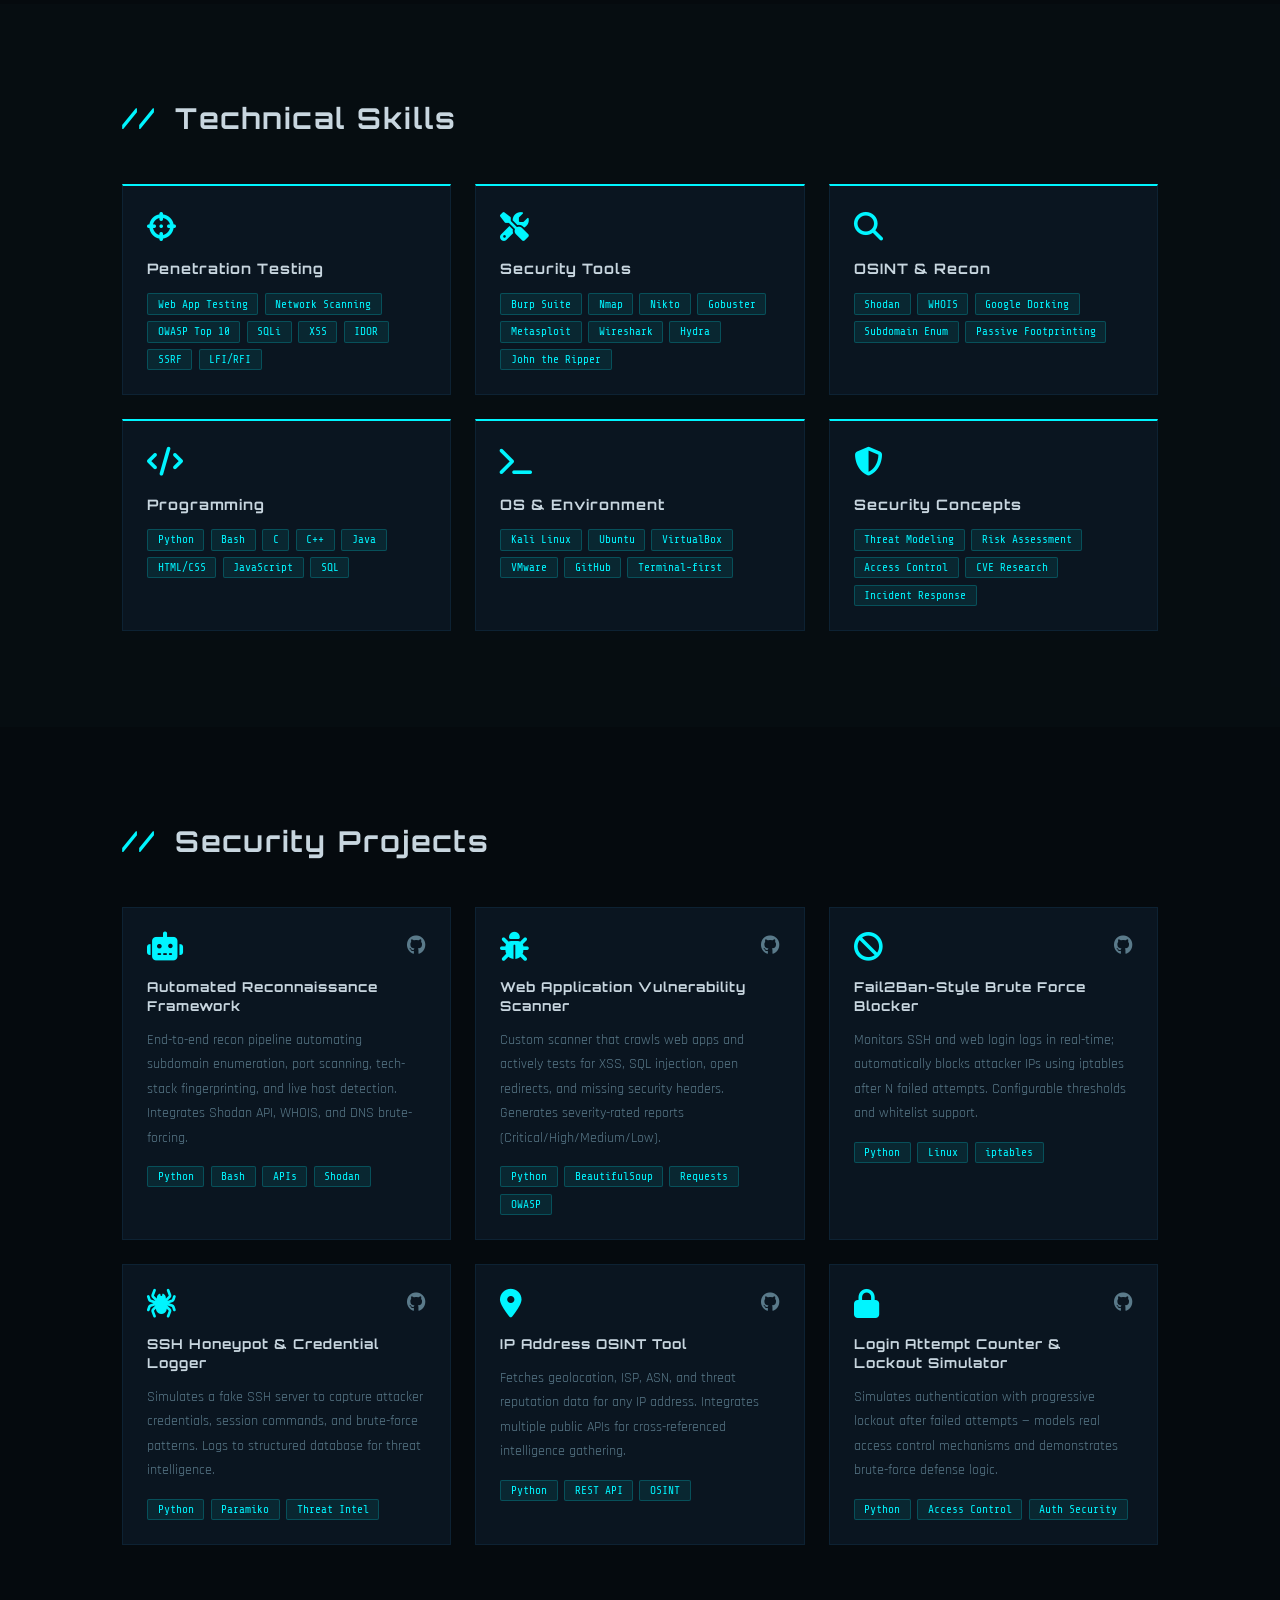
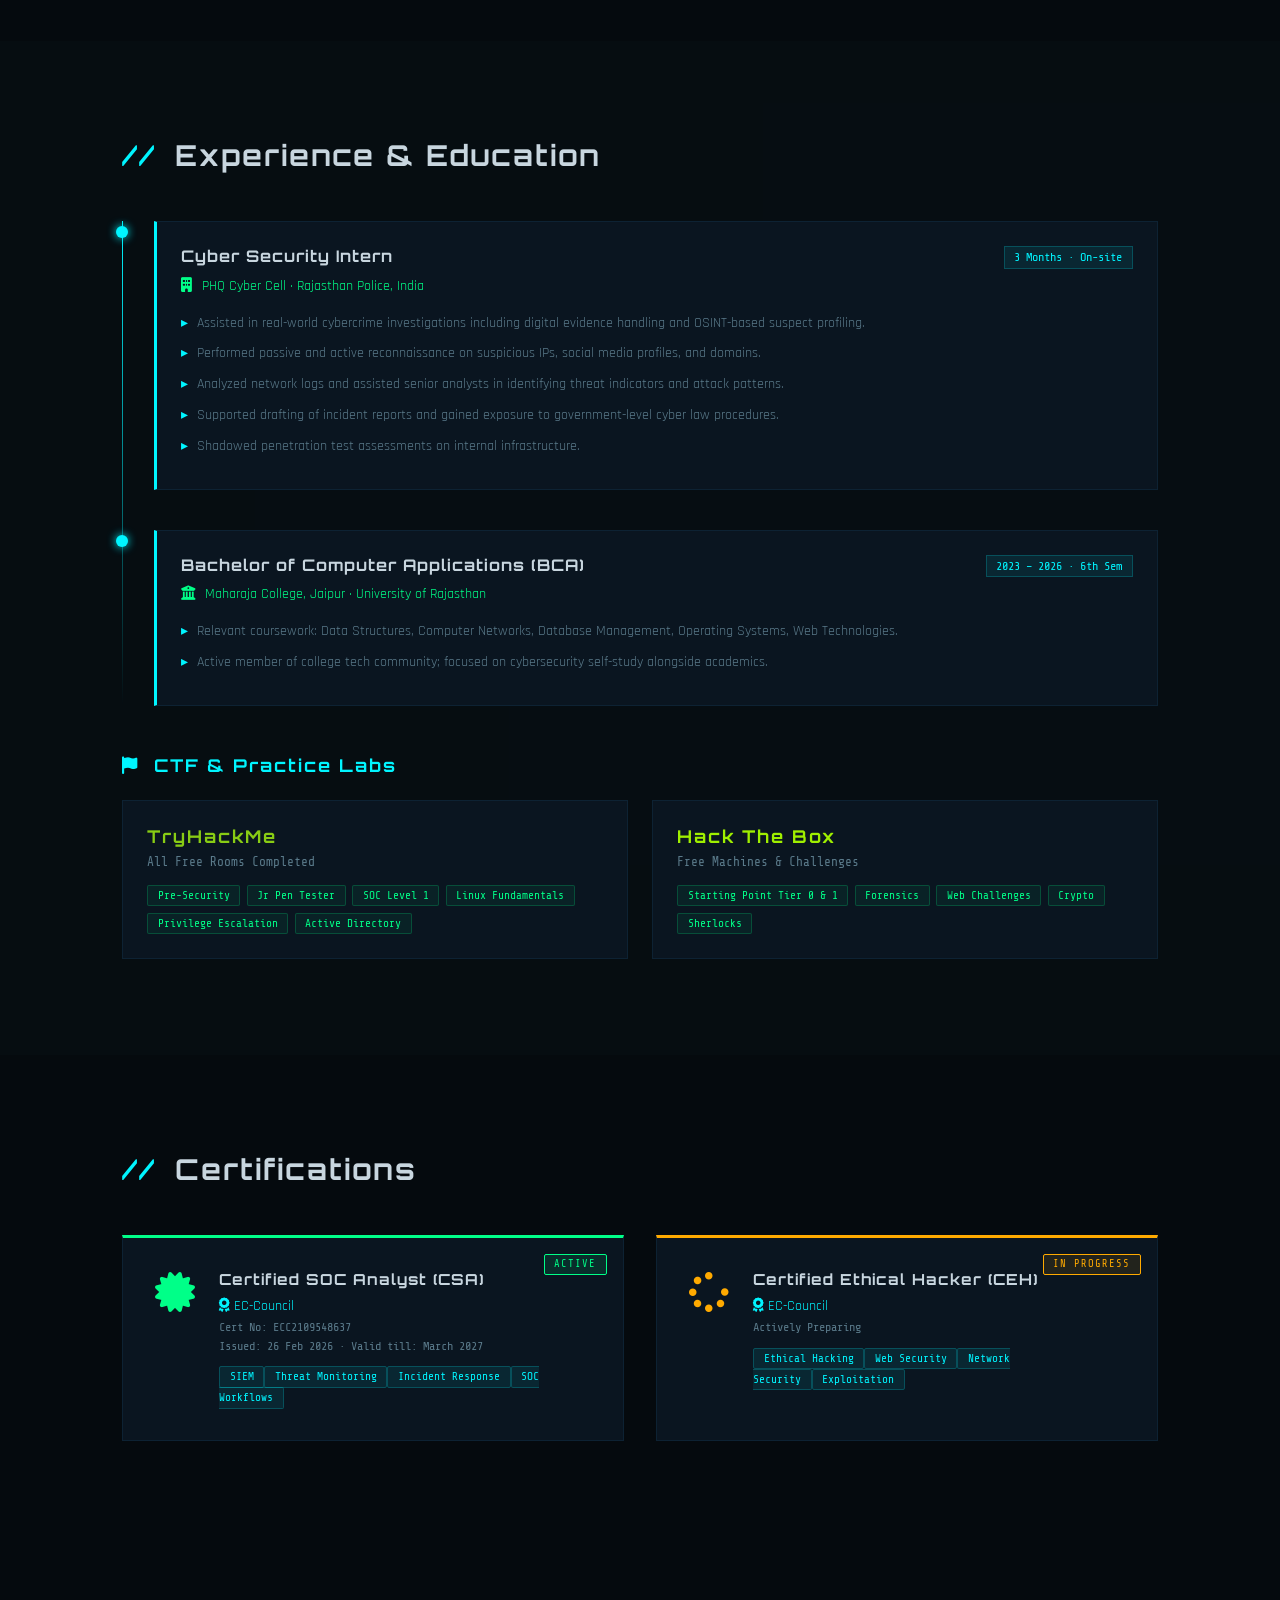
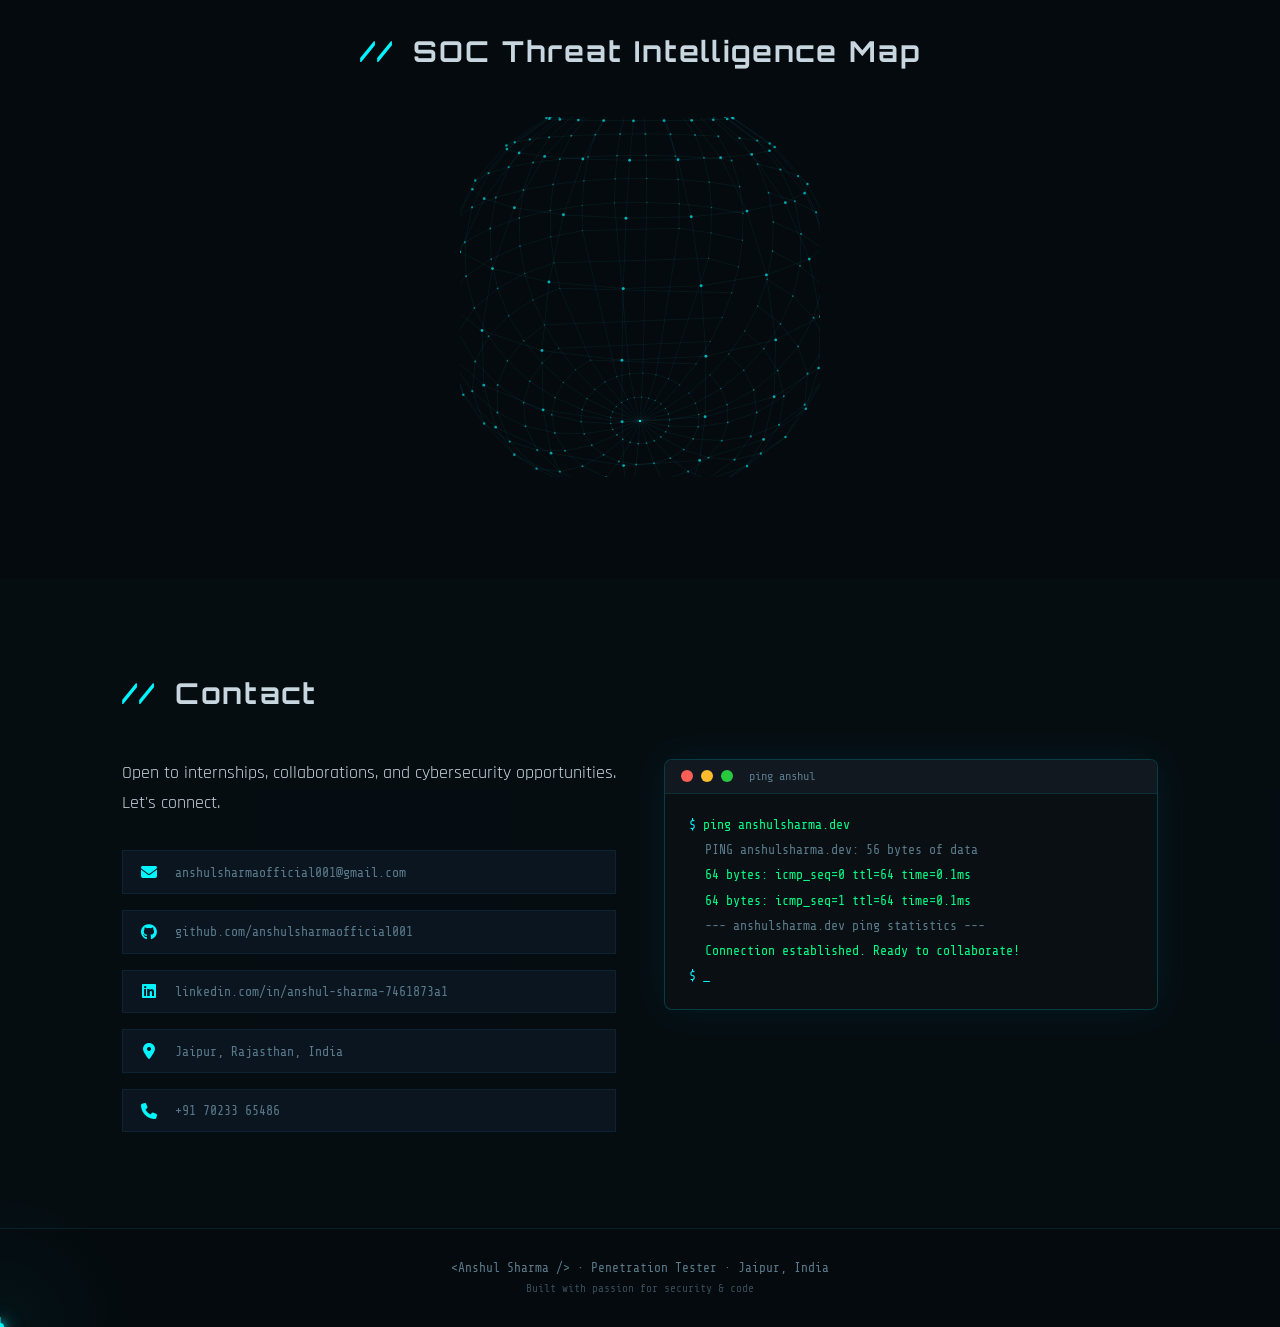
==== commit a0b6c553: "index.html" ====
--- a/index.html
+++ b/index.html
@@ -25,22 +25,13 @@
   <meta name="twitter:description" content="Certified SOC Analyst | Ethical Hacker | OSINT Specialist"/>
   <meta name="twitter:image" content="https://anshulsharmaofficial001.github.io/photo.jpg"/>
   <link rel="stylesheet" href="style.css" />
-  <link rel="stylesheet" href="dragon.css" />
   <link href="https://fonts.googleapis.com/css2?family=Share+Tech+Mono&family=Orbitron:wght@400;700;900&family=Rajdhani:wght@300;400;600;700&display=swap" rel="stylesheet"/>
   <link rel="stylesheet" href="https://cdnjs.cloudflare.com/ajax/libs/font-awesome/6.5.0/css/all.min.css"/>
-  <style>html{scroll-behavior:smooth}.section-title,.about-grid,.skills-grid,.projects-grid,.timeline,.cert-grid,.threat-grid,.contact-wrapper{will-change:transform,opacity;backface-visibility:hidden}</style>
 </head>
-<body class="dragon-theme">
+<body>
 
   <!-- Matrix Canvas Background -->
   <canvas id="matrix"></canvas>
-
-  <!-- Dragon Background -->
-  <div class="dragon-bg">
-    <img src="dragon.jpg" alt="" class="dragon-img"/>
-    <div class="dragon-fire-glow"></div>
-    <div class="dragon-overlay"></div>
-  </div>
 
   <!-- Navbar -->
   <nav id="navbar">
@@ -56,6 +47,11 @@
       <li><a href="card.html" target="_blank"><i class="fas fa-id-card"></i> Card</a></li>
       <li><a href="#contact">Contact</a></li>
     </ul>
+    <div class="theme-switch-wrapper">
+      <button id="theme-toggle" class="theme-btn" title="Switch Theme">
+        <i class="fas fa-user-tie"></i> <span class="theme-text">Executive Mode</span>
+      </button>
+    </div>
     <div class="hamburger" id="hamburger">
       <span></span><span></span><span></span>
     </div>
@@ -74,10 +70,9 @@
       </div>
       <p class="tagline">"I don't hack to destroy — I hack to defend"</p>
       <div class="hero-btns">
-        <a href="#projects" class="btn btn-primary btn-animated"><i class="fas fa-code"></i> View Projects</a>
-        <a href="#contact" class="btn btn-outline btn-animated"><i class="fas fa-paper-plane"></i> Contact Me</a>
-        <a href="resume.html" target="_blank" class="btn btn-outline btn-animated"><i class="fas fa-file-pdf"></i> Resume</a>
-        <a href="card.html" target="_blank" class="btn btn-outline btn-animated"><i class="fas fa-id-card"></i> Digital Card</a>
+        <a href="#projects" class="btn btn-primary"><i class="fas fa-code"></i> View Projects</a>
+        <a href="resume.html" target="_blank" class="btn btn-outline"><i class="fas fa-file-pdf"></i> Resume</a>
+        <a href="card.html" target="_blank" class="btn btn-outline"><i class="fas fa-id-card"></i> Digital Card</a>
       </div>
       <div class="hero-socials">
         <a href="https://github.com/anshulsharmaofficial001" target="_blank"><i class="fab fa-github"></i></a>
@@ -422,19 +417,10 @@
 
   <!-- Threat Center Section -->
   <section id="threat-center" class="section">
-    <div class="container">
+    <div class="container" style="text-align: center;">
       <h2 class="section-title"><span class="accent">//</span> SOC Threat Intelligence Map</h2>
       <div class="threat-grid">
-        <div class="threat-map-card" style="grid-column:1/-1">
-          <div class="panel-header">
-            <span class="dot red"></span><span class="dot yellow"></span><span class="dot green"></span>
-            <span class="panel-title"><i class="fas fa-globe"></i> Interactive 3D Threat Globe</span>
-          </div>
-          <div class="panel-body map-container">
-            <canvas id="threat-globe"></canvas>
-            <div class="globe-overlay-hint">Drag to rotate globe</div>
-          </div>
-        </div>
+        <canvas id="threat-globe"></canvas>
       </div>
     </div>
   </section>
@@ -495,25 +481,5 @@
   </footer>
 
   <script src="script.js"></script>
-  <script>
-    // Smooth section reveal animations
-    const smoothObserver = new IntersectionObserver((entries) => {
-      entries.forEach(entry => {
-        if (entry.isIntersecting) {
-          requestAnimationFrame(() => {
-            entry.target.style.transition = 'opacity 1s cubic-bezier(0.16,1,0.3,1), transform 1.2s cubic-bezier(0.16,1,0.3,1)';
-            entry.target.style.opacity = '1';
-            entry.target.style.transform = 'translateY(0)';
-          });
-          smoothObserver.unobserve(entry.target);
-        }
-      });
-    }, { threshold: 0.08, rootMargin: '0px 0px -40px 0px' });
-    document.querySelectorAll('.section-title, .about-grid, .skills-grid, .projects-grid, .timeline, .cert-grid, .threat-grid, .contact-wrapper').forEach(el => {
-      el.style.opacity = '0';
-      el.style.transform = 'translateY(30px)';
-      smoothObserver.observe(el);
-    });
-  </script>
 </body>
 </html>
--- a/style.css
+++ b/style.css
@@ -35,6 +35,84 @@
   z-index: 0;
   opacity: 0.07;
   pointer-events: none;
+}
+
+/* ===== DRAGON BACKGROUND ===== */
+.dragon-bg {
+  position: fixed;
+  top: 0; left: 0;
+  width: 100%; height: 100%;
+  z-index: 0;
+  pointer-events: none;
+  overflow: hidden;
+}
+
+.dragon-img {
+  position: absolute;
+  width: 100%; height: 100%;
+  object-fit: cover;
+  object-position: center;
+  opacity: 0.18;
+  animation: dragonFloat 8s ease-in-out infinite, dragonBreath 4s ease-in-out infinite;
+  transform-origin: center center;
+  filter: saturate(1.3) brightness(0.7);
+}
+
+@keyframes dragonFloat {
+  0%   { transform: scale(1.02) translateY(0px) translateX(0px); }
+  25%  { transform: scale(1.04) translateY(-8px) translateX(4px); }
+  50%  { transform: scale(1.06) translateY(-12px) translateX(-4px); }
+  75%  { transform: scale(1.04) translateY(-6px) translateX(6px); }
+  100% { transform: scale(1.02) translateY(0px) translateX(0px); }
+}
+
+@keyframes dragonBreath {
+  0%   { filter: saturate(1.3) brightness(0.7); opacity: 0.18; }
+  30%  { filter: saturate(1.8) brightness(0.9); opacity: 0.22; }
+  60%  { filter: saturate(2.0) brightness(1.0); opacity: 0.25; }
+  100% { filter: saturate(1.3) brightness(0.7); opacity: 0.18; }
+}
+
+.dragon-overlay {
+  position: absolute;
+  inset: 0;
+  background:
+    radial-gradient(ellipse at center, transparent 20%, rgba(5,10,14,0.85) 80%),
+    linear-gradient(to bottom, rgba(5,10,14,0.6) 0%, transparent 30%, transparent 70%, rgba(5,10,14,0.9) 100%);
+}
+
+.dragon-eye-glow {
+  position: absolute;
+  width: 8px; height: 8px;
+  border-radius: 50%;
+  background: #ff0000;
+  box-shadow: 0 0 15px 8px rgba(255,0,0,0.6), 0 0 30px 15px rgba(255,0,0,0.3);
+  animation: eyeGlow 4s ease-in-out infinite;
+  top: 38%; left: 35%;
+  pointer-events: none;
+  z-index: 1;
+}
+
+@keyframes eyeGlow {
+  0%, 100% { opacity: 0.8; box-shadow: 0 0 15px 8px rgba(255,0,0,0.6), 0 0 30px 15px rgba(255,0,0,0.3); }
+  50%       { opacity: 1;   box-shadow: 0 0 25px 12px rgba(255,0,0,0.9), 0 0 50px 25px rgba(255,0,0,0.5); }
+}
+
+.dragon-fire-glow {
+  position: absolute;
+  width: 60px; height: 40px;
+  border-radius: 50%;
+  background: radial-gradient(ellipse, rgba(0,245,255,0.4) 0%, transparent 70%);
+  animation: fireGlow 3s ease-in-out infinite;
+  top: 48%; left: 30%;
+  pointer-events: none;
+  z-index: 1;
+  filter: blur(8px);
+}
+
+@keyframes fireGlow {
+  0%, 100% { opacity: 0.5; transform: scale(1); }
+  50%       { opacity: 1;   transform: scale(1.4); }
 }
 
 /* ===== NAVBAR ===== */
@@ -810,7 +888,6 @@
 @media (hover: hover) and (pointer: fine) {
   * { cursor: none !important; }
 }
-
 /* ===== CURSOR RING SPIN ===== */
 @keyframes spin {
   from { transform: translate(-50%, -50%) rotate(0deg); }
